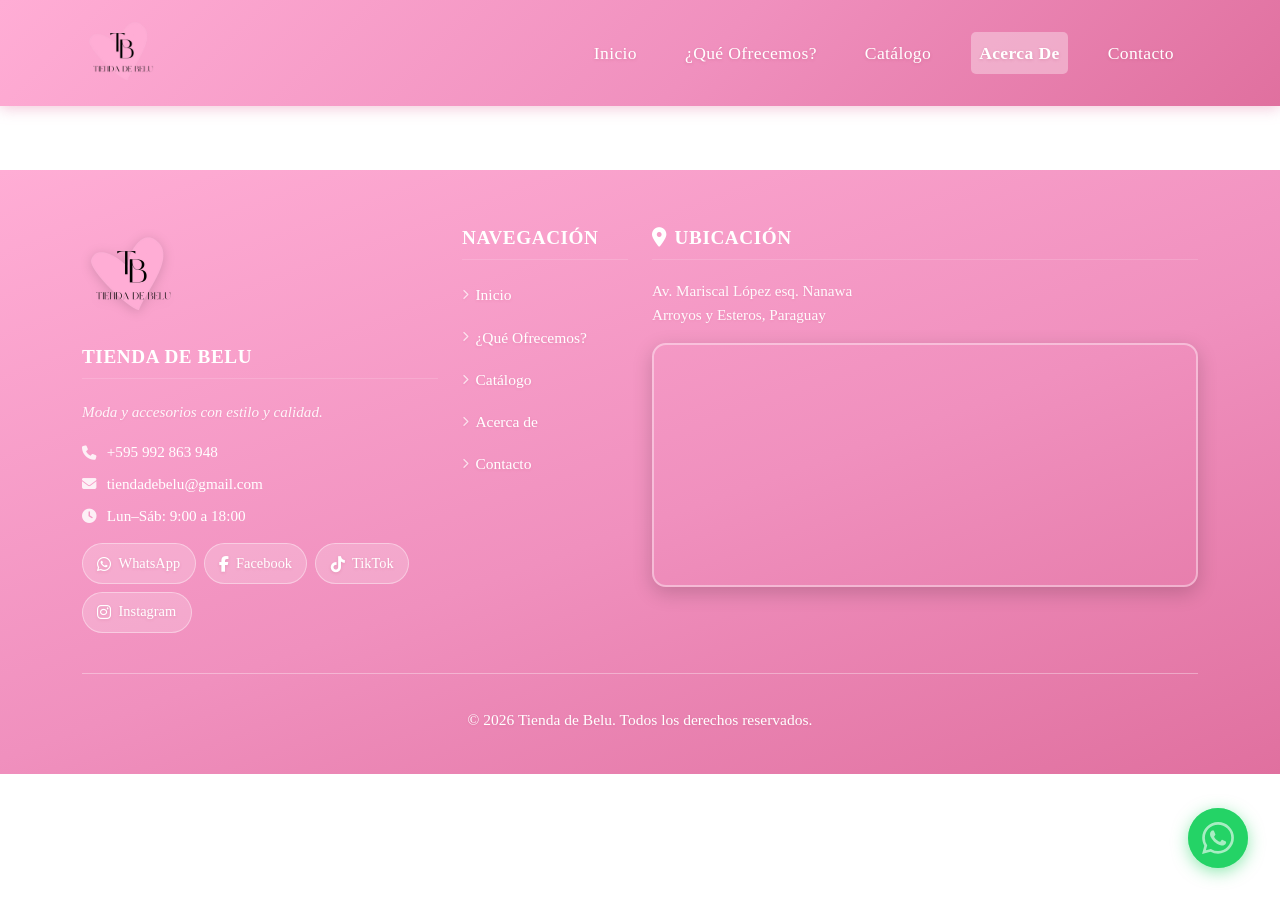
==== acerca.html @ 47db27c8 "Add files via upload" ====
<!DOCTYPE html>
<html lang="es">

<head>
    <meta charset="UTF-8">
    <meta name="viewport" content="width=device-width, initial-scale=1.0">
    <meta name="description" content="Tienda de Belu - Ropa, accesorios y más para tu estilo">
    <title>Tienda de Belu | Acerca De</title>

    <!-- Bootstrap CSS -->
    <link rel="stylesheet" href="assets/css/bootstrap.min.css">

    <!-- CSS General (compartido) -->
    <link rel="stylesheet" href="assets/css/general.css">

    <!-- CSS específico de la página de inicio -->
    <link rel="stylesheet" href="assets/css/acerca.css">

    <!-- Font Awesome para íconos de redes sociales -->
    <link rel="stylesheet" href="https://cdnjs.cloudflare.com/ajax/libs/font-awesome/6.5.0/css/all.min.css">
</head>

<body>

    <!-- ========================================
         HEADER / NAVBAR
         ======================================== -->
    <header>
        <nav class="navbar navbar-expand-lg navbar-light">
            <div class="container">
                <!-- Logo -->
                <a class="navbar-brand" href="index.html">
                    <img src="assets/img/logosinfondo.png" alt="Logo Tienda de Belu">
                </a>

                <!-- Botón hamburguesa para móviles -->
                <button class="navbar-toggler" type="button" data-bs-toggle="collapse" data-bs-target="#navbarNav"
                    aria-controls="navbarNav" aria-expanded="false" aria-label="Toggle navigation" id="hamburgerBtn">
                    <span class="hamburger-line"></span>
                    <span class="hamburger-line"></span>
                    <span class="hamburger-line"></span>
                </button>

                <!-- Menú de navegación -->
                <div class="collapse navbar-collapse" id="navbarNav">
                    <ul class="navbar-nav ms-auto">
                        <li class="nav-item">
                            <a class="nav-link " href="index.html">Inicio</a>
                        </li>
                        <li class="nav-item">
                            <a class="nav-link" href="#que-ofrecemos">¿Qué Ofrecemos?</a>
                        </li>
                        <li class="nav-item">
                            <a class="nav-link" href="catalogo.html">Catálogo</a>
                        </li>
                        <li class="nav-item">
                            <a class="nav-link" href="acerca.html">Acerca De</a>
                        </li>
                        <li class="nav-item">
                            <a class="nav-link active" href="contacto.html">Contacto</a>
                        </li>
                    </ul>
                </div>
            </div>
        </nav>
    </header>

    <main>

    </main>

    <!-- ========================================
         FOOTER
         ======================================== -->
    <footer>
        <div class="container">
            <div class="row g-4">

                <!-- Columna 1: Logo + Información + Redes -->
                <div class="col-md-4 col-sm-12">
                    <a href="index.html" class="footer-logo-link">
                        <img src="assets/img/logosinfondo.png" alt="Logo Tienda de Belu" class="footer-logo">
                    </a>

                    <div class="footer-info">
                        <h5>Tienda de Belu</h5>
                        <p class="footer-tagline">Moda y accesorios con estilo y calidad.</p>

                        <ul class="footer-contact-list">
                            <li>
                                <i class="fa-solid fa-phone"></i>
                                <span>+595 992 863 948</span>
                            </li>
                            <li>
                                <i class="fa-solid fa-envelope"></i>
                                <span>tiendadebelu@gmail.com</span>
                            </li>
                            <li>
                                <i class="fa-solid fa-clock"></i>
                                <span>Lun–Sáb: 9:00 a 18:00</span>
                            </li>
                        </ul>
                    </div>

                    <div class="footer-social">
                        <a href="https://wa.me/595992863948" target="_blank" rel="noopener noreferrer"
                            class="social-link social-whatsapp" aria-label="WhatsApp">
                            <i class="fa-brands fa-whatsapp"></i>
                            <span>WhatsApp</span>
                        </a>
                        <a href="https://www.facebook.com/share/17E23mWFLx/?mibextid=wwXIfr" target="_blank"
                            rel="noopener noreferrer" class="social-link social-facebook" aria-label="Facebook">
                            <i class="fa-brands fa-facebook-f"></i>
                            <span>Facebook</span>
                        </a>
                        <a href="https://www.tiktok.com/@tiendadebeluu" target="_blank" rel="noopener noreferrer"
                            class="social-link social-tiktok" aria-label="TikTok">
                            <i class="fa-brands fa-tiktok"></i>
                            <span>TikTok</span>
                        </a>
                        <a href="https://www.instagram.com/tiendadebeluu" target="_blank" rel="noopener noreferrer"
                            class="social-link social-instagram" aria-label="Instagram">
                            <i class="fa-brands fa-instagram"></i>
                            <span>Instagram</span>
                        </a>
                    </div>
                </div>

                <!-- Columna 2: Enlaces rápidos -->
                <div class="col-md-2 col-sm-6 col-6 text-center-mobile">
                    <h5>Navegación</h5>
                    <ul>
                        <li><a href="index.html"><i class="fa-solid fa-chevron-right footer-arrow"></i>Inicio</a></li>
                        <li><a href="#que-ofrecemos"><i class="fa-solid fa-chevron-right footer-arrow"></i>¿Qué
                                Ofrecemos?</a></li>
                        <li><a href="catalogo.html"><i class="fa-solid fa-chevron-right footer-arrow"></i>Catálogo</a>
                        </li>
                        <li><a href="acerca.html"><i class="fa-solid fa-chevron-right footer-arrow"></i>Acerca de</a>
                        </li>
                        <li><a href="contacto.html"><i class="fa-solid fa-chevron-right footer-arrow"></i>Contacto</a>
                        </li>
                    </ul>
                </div>

                <!-- Columna 3: Ubicación con mapa -->
                <div class="col-md-6 col-sm-12">
                    <h5><i class="fa-solid fa-location-dot me-2"></i>Ubicación</h5>
                    <p class="footer-address">
                        Av. Mariscal López esq. Nanawa<br>
                        Arroyos y Esteros, Paraguay
                    </p>
                    <div class="footer-map">
                        <iframe
                            src="https://www.google.com/maps/embed?pb=!1m18!1m12!1m3!1d2753.1393252873645!2d-57.10456722585318!3d-25.055181718164622!2m3!1f0!2f0!3f0!3m2!1i1024!2i768!4f13.1!3m3!1m2!1s0x945dc300060d4255%3A0x932f2931797eb55!2sTienda%20de%20Belu!5e1!3m2!1sen!2spy!4v1772836158541!5m2!1sen!2spy"
                            allowfullscreen="" loading="lazy" referrerpolicy="no-referrer-when-downgrade">
                        </iframe>
                    </div>
                </div>

            </div>

            <!-- Copyright -->
            <div class="row">
                <div class="col-12">
                    <div class="footer-copyright">
                        <p>&copy; 2026 Tienda de Belu. Todos los derechos reservados.</p>
                    </div>
                </div>
            </div>
        </div>
    </footer>

    <!-- ========================================
         BOTÓN FLOTANTE DE WHATSAPP
         ======================================== -->
    <a href="https://wa.me/595992863948" target="_blank" rel="noopener noreferrer" class="whatsapp-float"
        aria-label="Contactar por WhatsApp">
        <svg xmlns="http://www.w3.org/2000/svg" width="32" height="32" viewBox="0 0 24 24" fill="white">
            <path
                d="M17.472 14.382c-.297-.149-1.758-.867-2.03-.967-.273-.099-.471-.148-.67.15-.197.297-.767.966-.94 1.164-.173.199-.347.223-.644.075-.297-.15-1.255-.463-2.39-1.475-.883-.788-1.48-1.761-1.653-2.059-.173-.297-.018-.458.13-.606.134-.133.298-.347.446-.52.149-.174.198-.298.298-.497.099-.198.05-.371-.025-.52-.075-.149-.669-1.612-.916-2.207-.242-.579-.487-.5-.669-.51-.173-.008-.371-.01-.57-.01-.198 0-.52.074-.792.372-.272.297-1.04 1.016-1.04 2.479 0 1.462 1.065 2.875 1.213 3.074.149.198 2.096 3.2 5.077 4.487.709.306 1.262.489 1.694.625.712.227 1.36.195 1.871.118.571-.085 1.758-.719 2.006-1.413.248-.694.248-1.289.173-1.413-.074-.124-.272-.198-.57-.347m-5.421 7.403h-.004a9.87 9.87 0 0 1-5.031-1.378l-.361-.214-3.741.982.998-3.648-.235-.374a9.86 9.86 0 0 1-1.51-5.26c.001-5.45 4.436-9.884 9.888-9.884 2.64 0 5.122 1.03 6.988 2.898a9.825 9.825 0 0 1 2.893 6.994c-.003 5.45-4.437 9.884-9.885 9.884m8.413-18.297A11.815 11.815 0 0 0 12.05 0C5.495 0 .16 5.335.157 11.892c0 2.096.547 4.142 1.588 5.945L.057 24l6.305-1.654a11.882 11.882 0 0 0 5.683 1.448h.005c6.554 0 11.89-5.335 11.893-11.893a11.821 11.821 0 0 0-3.48-8.413Z" />
        </svg>
    </a>

    <!-- Bootstrap JavaScript Bundle -->
    <script src="assets/js/bootstrap.bundle.min.js"></script>
    <script src="assets/js/main.js"></script>

</body>

</html>
---- assets/css/general.css ----
/* ========================================
   TIPOGRAFÍA DIDOT - FUENTES LOCALES
   ======================================== */

@font-face {
    font-family: 'Didot';
    src: url('../fonts/Didot.otf') format('opentype');
    font-weight: 400;
    font-style: normal;
    font-display: swap;
}

@font-face {
    font-family: 'Didot';
    src: url('../fonts/Didot-Bold.otf') format('opentype');
    font-weight: 700;
    font-style: normal;
    font-display: swap;
}

@font-face {
    font-family: 'Didot';
    src: url('../fonts/Didot-Italic.otf') format('opentype');
    font-weight: 400;
    font-style: italic;
    font-display: swap;
}

@font-face {
    font-family: 'Didot';
    src: url('../fonts/Didot-Title.otf') format('opentype');
    font-weight: 900;
    font-style: normal;
    font-display: swap;
}

/* ========================================
   ESTILOS GENERALES - TIENDA DE BELU
   ======================================== */

* {
    font-family: Didot, "Didot LT STD", "Times New Roman", serif;
}

html {
    scroll-behavior: smooth;
}

body {
    margin: 0;
    padding: 0;
    /* Compensa la altura del navbar fijo para links con # */
    scroll-padding-top: 72px;
}

/* ========================================
   HEADER / NAVBAR
   ======================================== */

.navbar {
    background: linear-gradient(135deg, #FFADD5 0%, #f090be 55%, #e0709f 100%) !important;
    padding: 0.5rem 0;
    box-shadow: 0 2px 14px rgba(224, 112, 159, 0.4);
    /* MEJORA: sticky funciona en el header que lo contiene */
}

/* MEJORA: el header es el que debe ser sticky */
header {
    position: sticky;
    top: 0;
    z-index: 1050;
}

.navbar-brand img {
    width: 80px;
    height: auto;
    border-radius: 0;
    background: transparent;
    transition: transform 0.3s ease;
}

.navbar-brand img:hover {
    transform: scale(1.05);
}

.navbar-nav .nav-link {
    color: #ffffff !important;
    font-size: 1.1rem;
    font-weight: 500;
    margin: 0 1rem;
    padding: 0.5rem 1rem;
    transition: all 0.3s ease;
    border-radius: 5px;
    text-shadow: 0 1px 3px rgba(180, 60, 100, 0.25);
    letter-spacing: 0.02em;
}

.navbar-nav .nav-link:hover {
    background-color: rgba(255, 255, 255, 0.25);
    color: #fff !important;
}

.navbar-nav .nav-link.active {
    background-color: rgba(255, 255, 255, 0.35);
    font-weight: 600;
}

/* ========================================
   BOTÓN HAMBURGUESA MEJORADO
   ======================================== */

.navbar-toggler {
    border: none !important;
    background: transparent !important;
    padding: 8px;
    outline: none !important;
    box-shadow: none !important;
}

.navbar-toggler:focus {
    box-shadow: none !important;
    outline: none !important;
}

.hamburger-line {
    display: block;
    width: 26px;
    height: 2px;
    background-color: #fff;
    margin: 5px 0;
    border-radius: 2px;
    transition: transform 0.35s ease, opacity 0.25s ease, width 0.3s ease;
    transform-origin: center;
}

.navbar-toggler.is-active .hamburger-line:nth-child(1) {
    transform: translateY(7px) rotate(45deg);
}

.navbar-toggler.is-active .hamburger-line:nth-child(2) {
    opacity: 0;
    transform: scaleX(0);
}

.navbar-toggler.is-active .hamburger-line:nth-child(3) {
    transform: translateY(-7px) rotate(-45deg);
}

/* ========================================
   MENÚ CENTRADO EN MÓVIL
   ======================================== */

@media (max-width: 991px) {
    .navbar-collapse {
        text-align: center;
        padding: 1rem 0 0.5rem;
    }

    .navbar-nav {
        align-items: center;
    }

    .navbar-nav .nav-item {
        width: 100%;
    }

    .navbar-nav .nav-link {
        font-size: 1.25rem;
        padding: 0.75rem 1.5rem;
        margin: 0.2rem auto;
        display: inline-block;
        width: auto;
    }
}

/* ========================================
   FOOTER
   ======================================== */

footer {
    background: linear-gradient(160deg, #FFADD5 0%, #f090be 55%, #e0709f 100%);
    color: #fff;
    padding: 3.5rem 0 1.5rem 0;
    margin-top: 4rem;
}

footer h5 {
    font-size: 1.2rem;
    font-weight: 700;
    margin-bottom: 1.2rem;
    color: #fff;
    letter-spacing: 0.03em;
    text-transform: uppercase;
    padding-bottom: 0.6rem;
    border-bottom: 1px solid rgba(255, 255, 255, 0.15);
}

footer p,
footer a {
    color: #ffffff;
    text-decoration: none;
    font-size: 0.97rem;
    line-height: 1.8;
    text-shadow: 0 1px 3px rgba(180, 60, 100, 0.15);
}

footer a:hover {
    color: #fff;
    text-decoration: none;
    opacity: 0.85;
}

footer ul {
    list-style: none;
    padding: 0;
    margin: 0;
}

footer ul li {
    margin-bottom: 0.6rem;
}

footer ul li a {
    display: flex;
    align-items: center;
    gap: 0.4rem;
    transition: transform 0.2s ease, opacity 0.2s ease;
    padding: 0.15rem 0;
}

footer ul li a:hover {
    transform: translateX(4px);
    opacity: 0.9;
}

.footer-arrow {
    font-size: 0.65rem;
    opacity: 0.7;
    flex-shrink: 0;
}

/* ========================================
   LOGO EN FOOTER
   ======================================== */

.footer-logo-link {
    display: inline-block;
    margin-bottom: 1.2rem;
    transition: transform 0.3s ease, opacity 0.3s ease;
}

.footer-logo-link:hover {
    transform: scale(1.05);
    opacity: 0.9;
}

.footer-logo {
    width: 100px;
    height: auto;
    object-fit: contain;
    border-radius: 0;
    border: none;
    box-shadow: none;
    background: transparent;
    filter: drop-shadow(0 2px 6px rgba(0,0,0,0.15));
}

/* ========================================
   INFO DE TIENDA EN FOOTER
   ======================================== */

.footer-info .footer-tagline {
    font-style: italic;
    opacity: 0.9;
    margin-bottom: 1rem;
    font-size: 0.95rem;
}

.footer-contact-list {
    list-style: none !important;
    padding: 0;
    margin: 0 0 1rem 0;
}

.footer-contact-list li {
    display: flex;
    align-items: center;
    gap: 0.55rem;
    margin-bottom: 0.55rem !important;
    font-size: 0.95rem;
}

.footer-contact-list li i {
    font-size: 0.9rem;
    opacity: 0.85;
    width: 16px;
    flex-shrink: 0;
}

/* ========================================
   DIRECCIÓN EN FOOTER
   ======================================== */

.footer-address {
    font-size: 0.95rem;
    line-height: 1.6;
    opacity: 0.95;
    margin-bottom: 1rem;
}

/* ========================================
   MAPA EN FOOTER
   ======================================== */

.footer-map {
    border-radius: 14px;
    overflow: hidden;
    box-shadow: 0 6px 20px rgba(0, 0, 0, 0.18);
    border: 2px solid rgba(255, 255, 255, 0.4);
    transition: box-shadow 0.3s ease;
}

.footer-map:hover {
    box-shadow: 0 8px 28px rgba(0, 0, 0, 0.22);
}

.footer-map iframe {
    width: 100%;
    height: 240px;
    border: none;
    display: block;
}

/* ========================================
   COPYRIGHT
   ======================================== */

.footer-copyright {
    text-align: center;
    padding-top: 2rem;
    margin-top: 2.5rem;
    border-top: 1px solid rgba(255, 255, 255, 0.35);
    font-size: 0.88rem;
    color: #ffffff;
    text-shadow: 0 1px 3px rgba(180, 60, 100, 0.15);
}

/* ========================================
   REDES SOCIALES EN FOOTER
   ======================================== */

.footer-social {
    display: flex;
    flex-wrap: wrap;
    gap: 0.5rem;
    margin-top: 1rem;
}

.social-link {
    display: inline-flex;
    align-items: center;
    gap: 0.45rem;
    color: #ffffff !important;
    text-shadow: 0 1px 3px rgba(180, 60, 100, 0.2);
    text-decoration: none !important;
    font-size: 0.9rem;
    font-weight: 500;
    padding: 0.4rem 0.9rem;
    border-radius: 25px;
    background-color: rgba(255, 255, 255, 0.2);
    border: 1px solid rgba(255, 255, 255, 0.4);
    transition: background-color 0.25s ease, transform 0.25s ease, box-shadow 0.25s ease;
    white-space: nowrap;
}

.social-link i {
    font-size: 1rem;
    flex-shrink: 0;
}

.social-link:hover {
    transform: translateY(-3px);
    box-shadow: 0 5px 14px rgba(0, 0, 0, 0.15);
    text-decoration: none !important;
    color: #fff !important;
}

.social-whatsapp:hover  { background-color: rgba(37, 211, 102, 0.5); border-color: rgba(37, 211, 102, 0.7); }
.social-facebook:hover  { background-color: rgba(66, 103, 178, 0.5); border-color: rgba(66, 103, 178, 0.7); }
.social-tiktok:hover    { background-color: rgba(0, 0, 0, 0.4);       border-color: rgba(255, 255, 255, 0.6); }
.social-instagram:hover { background-color: rgba(193, 53, 132, 0.5);  border-color: rgba(193, 53, 132, 0.7); }

/* ========================================
   RESPONSIVE FOOTER
   ======================================== */

@media (max-width: 767px) {

    footer,
    footer .col-md-4,
    footer .col-md-2,
    footer .col-md-6,
    footer .col-sm-6,
    footer .col-6 {
        text-align: center !important;
        padding: 0 1rem;
    }

    footer {
        padding-top: 2.5rem;
        padding-bottom: 1.5rem;
    }

    .footer-logo-link {
        display: block;
        text-align: center;
    }

    .footer-tagline,
    .footer-address {
        text-align: center;
    }

    .footer-contact-list {
        display: table;
        margin: 0 auto;
        text-align: left;
    }

    .footer-contact-list li {
        justify-content: flex-start;
    }

    .footer-social {
        justify-content: center;
    }

    footer h5 {
        text-align: center !important;
    }

    footer ul {
        display: flex;
        flex-direction: column;
        align-items: center;
        padding: 0;
    }

    footer ul li {
        width: 100%;
        text-align: center;
    }

    footer ul li a {
        justify-content: center;
        display: flex;
    }

    footer ul li a:hover {
        transform: none;
    }

    .footer-map iframe {
        height: 200px;
    }

    footer .col-md-4,
    footer .col-md-2,
    footer .col-md-6,
    footer .col-sm-6,
    footer .col-6 {
        margin-bottom: 2rem;
    }
}

/* ========================================
   BOTÓN FLOTANTE DE WHATSAPP  (fix: content: '')
   ======================================== */

.whatsapp-float {
    position: fixed;
    bottom: 2rem;
    right: 2rem;
    width: 60px;
    height: 60px;
    background-color: #25D366;
    border-radius: 50%;
    display: flex;
    align-items: center;
    justify-content: center;
    box-shadow: 0 4px 16px rgba(37, 211, 102, 0.5);
    z-index: 9999;
    transition: all 0.3s ease;
    text-decoration: none;
}

.whatsapp-float:hover {
    background-color: #1ebe5a;
    transform: scale(1.12) translateY(-3px);
    box-shadow: 0 8px 24px rgba(37, 211, 102, 0.6);
    text-decoration: none;
}

/* FIX: se agrega content: '' que faltaba para que el pulso funcione */
.whatsapp-float::before {
    content: '';
    position: absolute;
    width: 100%;
    height: 100%;
    border-radius: 50%;
    background-color: #25D366;
    opacity: 0.4;
    animation: whatsapp-pulse 2s ease-out infinite;
}

@keyframes whatsapp-pulse {
    0%   { transform: scale(1);   opacity: 0.4; }
    70%  { transform: scale(1.5); opacity: 0;   }
    100% { transform: scale(1.5); opacity: 0;   }
}

@media (max-width: 576px) {
    .whatsapp-float {
        bottom: 4.5rem;
        right: 1.2rem;
        width: 52px;
        height: 52px;
    }
}

/* ========================================
   UTILIDADES GENERALES
   ======================================== */

.section-padding {
    padding: 4rem 0;
}

.section-title {
    font-size: 2.5rem;
    font-weight: 600;
    text-align: center;
    margin-bottom: 3rem;
    color: #333;
}

.btn-belu-primary {
    background-color: #FFADD5;
    border: none;
    color: #fff;
    padding: 0.75rem 2rem;
    font-size: 1.1rem;
    font-weight: 500;
    border-radius: 25px;
    transition: all 0.3s ease;
}

.btn-belu-primary:hover {
    background-color: #ff1493;
    color: #fff;
    transform: translateY(-2px);
    box-shadow: 0 4px 12px rgba(255, 20, 147, 0.3);
}

.btn-belu-secondary {
    background-color: #ff1493;
    border: none;
    color: #fff;
    padding: 0.6rem 1.5rem;
    font-size: 1rem;
    font-weight: 500;
    border-radius: 20px;
    transition: all 0.3s ease;
}

.btn-belu-secondary:hover {
    background-color: #c71585;
    color: #fff;
    transform: translateY(-2px);
    box-shadow: 0 4px 12px rgba(199, 21, 133, 0.3);
}

/* ========================================
   SCROLL FADE-IN (Intersection Observer)
   ======================================== */

.scroll-fade {
    opacity: 0;
    transform: translateY(24px);
    transition: opacity 0.6s ease, transform 0.6s ease;
}

.scroll-fade.visible {
    opacity: 1;
    transform: translateY(0);
}

/* ========================================
   UTILIDAD MOBILE - CENTRADO FORZADO
   ======================================== */

@media (max-width: 767px) {
    .text-center-mobile,
    .text-center-mobile h5,
    .text-center-mobile ul,
    .text-center-mobile ul li,
    .text-center-mobile ul li a {
        text-align: center !important;
        justify-content: center !important;
    }
}
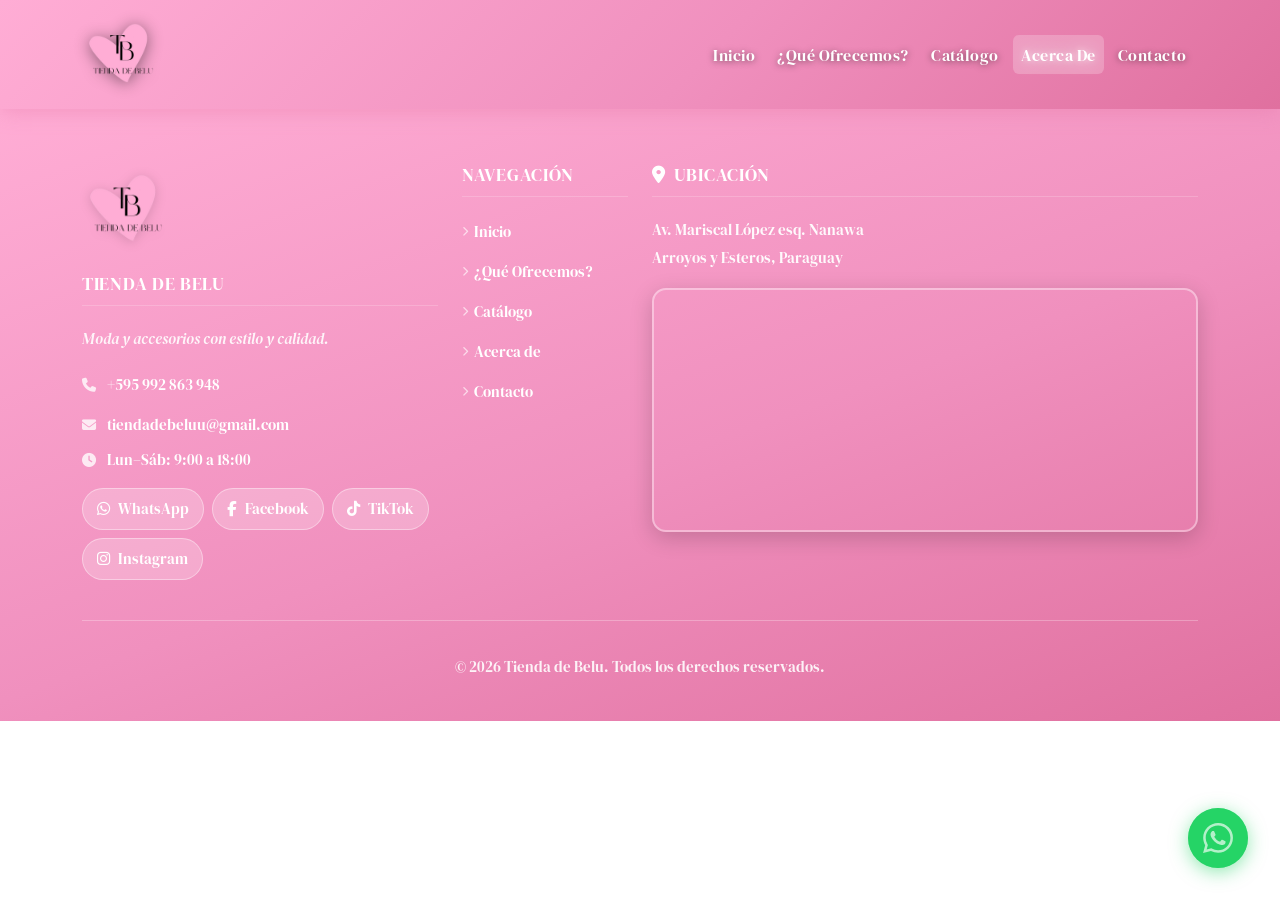
==== commit 9b57a6d6: "Add files via upload" ====
--- a/acerca.html
+++ b/acerca.html
@@ -2,189 +2,163 @@
 <html lang="es">
 
 <head>
-    <meta charset="UTF-8">
-    <meta name="viewport" content="width=device-width, initial-scale=1.0">
-    <meta name="description" content="Tienda de Belu - Ropa, accesorios y más para tu estilo">
-    <title>Tienda de Belu | Acerca De</title>
+  <meta charset="UTF-8">
+  <meta name="viewport" content="width=device-width, initial-scale=1.0">
+  <meta name="description" content="Tienda de Belu - Ropa, accesorios y más para tu estilo">
+  <title>Tienda de Belu  | Acerca de</title>
 
-    <!-- Bootstrap CSS -->
-    <link rel="stylesheet" href="assets/css/bootstrap.min.css">
+  <!-- Bootstrap CSS -->
+  <link rel="stylesheet" href="assets/css/bootstrap.min.css">
 
-    <!-- CSS General (compartido) -->
-    <link rel="stylesheet" href="assets/css/general.css">
+  <!-- CSS General (navbar, footer, utilidades — compartido con todas las páginas) -->
+  <link rel="stylesheet" href="assets/css/general.css">
 
-    <!-- CSS específico de la página de inicio -->
-    <link rel="stylesheet" href="assets/css/acerca.css">
+  <!-- CSS específico del index -->
+  <link rel="stylesheet" href="assets/css/acerca.css">
 
-    <!-- Font Awesome para íconos de redes sociales -->
-    <link rel="stylesheet" href="https://cdnjs.cloudflare.com/ajax/libs/font-awesome/6.5.0/css/all.min.css">
+  <!-- Font Awesome -->
+  <link rel="stylesheet" href="https://cdnjs.cloudflare.com/ajax/libs/font-awesome/6.5.0/css/all.min.css">
 </head>
 
 <body>
 
-    <!-- ========================================
-         HEADER / NAVBAR
-         ======================================== -->
-    <header>
-        <nav class="navbar navbar-expand-lg navbar-light">
-            <div class="container">
-                <!-- Logo -->
-                <a class="navbar-brand" href="index.html">
-                    <img src="assets/img/logosinfondo.png" alt="Logo Tienda de Belu">
-                </a>
+  <!-- =============================================
+       TIRA DE NOVEDAD
+       ============================================= 
+  <div class="v2-novedad-strip">
+    🌸 ¡Nuevos artículos esta semana!
+    <a href="catalogo.html">Ver novedades →</a>
+  </div>
+-->
+  <!-- =============================================
+       HEADER / NAVBAR
+       ============================================= -->
+  <header class="v2-header">
+    <nav class="navbar navbar-expand-lg v2-navbar">
+      <div class="container">
 
-                <!-- Botón hamburguesa para móviles -->
-                <button class="navbar-toggler" type="button" data-bs-toggle="collapse" data-bs-target="#navbarNav"
-                    aria-controls="navbarNav" aria-expanded="false" aria-label="Toggle navigation" id="hamburgerBtn">
-                    <span class="hamburger-line"></span>
-                    <span class="hamburger-line"></span>
-                    <span class="hamburger-line"></span>
-                </button>
+        <a class="navbar-brand" href="index.html">
+          <img src="assets/img/logosinfondo.png" alt="Logo Tienda de Belu">
+        </a>
 
-                <!-- Menú de navegación -->
-                <div class="collapse navbar-collapse" id="navbarNav">
-                    <ul class="navbar-nav ms-auto">
-                        <li class="nav-item">
-                            <a class="nav-link " href="index.html">Inicio</a>
-                        </li>
-                        <li class="nav-item">
-                            <a class="nav-link" href="#que-ofrecemos">¿Qué Ofrecemos?</a>
-                        </li>
-                        <li class="nav-item">
-                            <a class="nav-link" href="catalogo.html">Catálogo</a>
-                        </li>
-                        <li class="nav-item">
-                            <a class="nav-link" href="acerca.html">Acerca De</a>
-                        </li>
-                        <li class="nav-item">
-                            <a class="nav-link active" href="contacto.html">Contacto</a>
-                        </li>
-                    </ul>
-                </div>
-            </div>
-        </nav>
-    </header>
+        <button class="navbar-toggler" type="button"
+          data-bs-toggle="collapse" data-bs-target="#v2NavMenu"
+          aria-controls="v2NavMenu" aria-expanded="false"
+          aria-label="Abrir menú" id="v2HamburgerBtn">
+          <span class="v2-hamburger-line"></span>
+          <span class="v2-hamburger-line"></span>
+          <span class="v2-hamburger-line"></span>
+        </button>
 
-    <main>
+        <div class="collapse navbar-collapse" id="v2NavMenu">
+          <ul class="navbar-nav ms-auto">
+            <li class="nav-item"><a class="nav-link" href="index.html">Inicio</a></li>
+            <li class="nav-item"><a class="nav-link" href="index.html#v2-ofrecemos">¿Qué Ofrecemos?</a></li>
+            <li class="nav-item"><a class="nav-link" href="catalogo.html">Catálogo</a></li>
+            <li class="nav-item"><a class="nav-link active" href="acerca.html">Acerca De</a></li>
+            <li class="nav-item"><a class="nav-link" href="contacto.html">Contacto</a></li>
+          </ul>
+        </div>
+      </div>
+    </nav>
+  </header>
 
-    </main>
+  <main>
 
-    <!-- ========================================
-         FOOTER
-         ======================================== -->
-    <footer>
-        <div class="container">
-            <div class="row g-4">
+  </main>
 
-                <!-- Columna 1: Logo + Información + Redes -->
-                <div class="col-md-4 col-sm-12">
-                    <a href="index.html" class="footer-logo-link">
-                        <img src="assets/img/logosinfondo.png" alt="Logo Tienda de Belu" class="footer-logo">
-                    </a>
+    <!-- =============================================
+       FOOTER
+       ============================================= -->
+  <footer class="v2-footer">
+    <div class="container">
+      <div class="row g-4">
 
-                    <div class="footer-info">
-                        <h5>Tienda de Belu</h5>
-                        <p class="footer-tagline">Moda y accesorios con estilo y calidad.</p>
+        <!-- Col 1: Logo + Info + Redes -->
+        <div class="col-md-4 col-sm-12">
+          <a href="index.html" style="display:inline-block; margin-bottom:1.2rem;">
+            <img src="assets/img/logosinfondo.png" alt="Logo Tienda de Belu" class="v2-footer-logo">
+          </a>
+          <div>
+            <h5>Tienda de Belu</h5>
+            <p class="v2-footer-tagline">Moda y accesorios con estilo y calidad.</p>
+            <ul class="v2-contact-list">
+              <li><i class="fa-solid fa-phone"></i><a href="tel:+595992863948">+595 992 863 948</a></li>
+              <li><i class="fa-solid fa-envelope"></i><a href="mailto:tiendadebeluu@gmail.com">tiendadebeluu@gmail.com</a></li>
+              <li><i class="fa-solid fa-clock"></i><span>Lun–Sáb: 9:00 a 18:00</span></li>
+            </ul>
+          </div>
+          <div class="v2-footer-social">
+            <a href="https://wa.me/595992863948" target="_blank" rel="noopener noreferrer" class="v2-social-link v2-social-wa" aria-label="WhatsApp">
+              <i class="fa-brands fa-whatsapp"></i><span>WhatsApp</span>
+            </a>
+            <a href="https://www.facebook.com/share/17E23mWFLx/?mibextid=wwXIfr" target="_blank" rel="noopener noreferrer" class="v2-social-link v2-social-fb" aria-label="Facebook">
+              <i class="fa-brands fa-facebook-f"></i><span>Facebook</span>
+            </a>
+            <a href="https://www.tiktok.com/@tiendadebeluu" target="_blank" rel="noopener noreferrer" class="v2-social-link v2-social-tiktok" aria-label="TikTok">
+              <i class="fa-brands fa-tiktok"></i><span>TikTok</span>
+            </a>
+            <a href="https://www.instagram.com/tiendadebeluu" target="_blank" rel="noopener noreferrer" class="v2-social-link v2-social-ig" aria-label="Instagram">
+              <i class="fa-brands fa-instagram"></i><span>Instagram</span>
+            </a>
+          </div>
+        </div>
 
-                        <ul class="footer-contact-list">
-                            <li>
-                                <i class="fa-solid fa-phone"></i>
-                                <span>+595 992 863 948</span>
-                            </li>
-                            <li>
-                                <i class="fa-solid fa-envelope"></i>
-                                <span>tiendadebelu@gmail.com</span>
-                            </li>
-                            <li>
-                                <i class="fa-solid fa-clock"></i>
-                                <span>Lun–Sáb: 9:00 a 18:00</span>
-                            </li>
-                        </ul>
-                    </div>
+        <!-- Col 2: Navegación -->
+        <div class="col-md-2 col-sm-6 col-6">
+          <h5>Navegación</h5>
+          <ul>
+            <li><a href="index.html"><i class="fa-solid fa-chevron-right v2-footer-arrow"></i>Inicio</a></li>
+            <li><a href="#v2-ofrecemos"><i class="fa-solid fa-chevron-right v2-footer-arrow"></i>¿Qué Ofrecemos?</a></li>
+            <li><a href="catalogo.html"><i class="fa-solid fa-chevron-right v2-footer-arrow"></i>Catálogo</a></li>
+            <li><a href="acerca.html"><i class="fa-solid fa-chevron-right v2-footer-arrow"></i>Acerca de</a></li>
+            <li><a href="contacto.html"><i class="fa-solid fa-chevron-right v2-footer-arrow"></i>Contacto</a></li>
+          </ul>
+        </div>
 
-                    <div class="footer-social">
-                        <a href="https://wa.me/595992863948" target="_blank" rel="noopener noreferrer"
-                            class="social-link social-whatsapp" aria-label="WhatsApp">
-                            <i class="fa-brands fa-whatsapp"></i>
-                            <span>WhatsApp</span>
-                        </a>
-                        <a href="https://www.facebook.com/share/17E23mWFLx/?mibextid=wwXIfr" target="_blank"
-                            rel="noopener noreferrer" class="social-link social-facebook" aria-label="Facebook">
-                            <i class="fa-brands fa-facebook-f"></i>
-                            <span>Facebook</span>
-                        </a>
-                        <a href="https://www.tiktok.com/@tiendadebeluu" target="_blank" rel="noopener noreferrer"
-                            class="social-link social-tiktok" aria-label="TikTok">
-                            <i class="fa-brands fa-tiktok"></i>
-                            <span>TikTok</span>
-                        </a>
-                        <a href="https://www.instagram.com/tiendadebeluu" target="_blank" rel="noopener noreferrer"
-                            class="social-link social-instagram" aria-label="Instagram">
-                            <i class="fa-brands fa-instagram"></i>
-                            <span>Instagram</span>
-                        </a>
-                    </div>
-                </div>
+        <!-- Col 3: Mapa -->
+        <div class="col-md-6 col-sm-12">
+          <h5><i class="fa-solid fa-location-dot me-2"></i>Ubicación</h5>
+          <p class="v2-footer-address">
+            Av. Mariscal López esq. Nanawa<br>
+            Arroyos y Esteros, Paraguay
+          </p>
+          <div class="v2-footer-map">
+            <iframe
+              src="https://www.google.com/maps/embed?pb=!1m18!1m12!1m3!1d2753.1393252873645!2d-57.10456722585318!3d-25.055181718164622!2m3!1f0!2f0!3f0!3m2!1i1024!2i768!4f13.1!3m3!1m2!1s0x945dc300060d4255%3A0x932f2931797eb55!2sTienda%20de%20Belu!5e1!3m2!1ses!2spy!4v1772836158541!5m2!1ses!2spy"
+              allowfullscreen="" loading="lazy" referrerpolicy="no-referrer-when-downgrade">
+            </iframe>
+          </div>
+        </div>
 
-                <!-- Columna 2: Enlaces rápidos -->
-                <div class="col-md-2 col-sm-6 col-6 text-center-mobile">
-                    <h5>Navegación</h5>
-                    <ul>
-                        <li><a href="index.html"><i class="fa-solid fa-chevron-right footer-arrow"></i>Inicio</a></li>
-                        <li><a href="#que-ofrecemos"><i class="fa-solid fa-chevron-right footer-arrow"></i>¿Qué
-                                Ofrecemos?</a></li>
-                        <li><a href="catalogo.html"><i class="fa-solid fa-chevron-right footer-arrow"></i>Catálogo</a>
-                        </li>
-                        <li><a href="acerca.html"><i class="fa-solid fa-chevron-right footer-arrow"></i>Acerca de</a>
-                        </li>
-                        <li><a href="contacto.html"><i class="fa-solid fa-chevron-right footer-arrow"></i>Contacto</a>
-                        </li>
-                    </ul>
-                </div>
+      </div>
 
-                <!-- Columna 3: Ubicación con mapa -->
-                <div class="col-md-6 col-sm-12">
-                    <h5><i class="fa-solid fa-location-dot me-2"></i>Ubicación</h5>
-                    <p class="footer-address">
-                        Av. Mariscal López esq. Nanawa<br>
-                        Arroyos y Esteros, Paraguay
-                    </p>
-                    <div class="footer-map">
-                        <iframe
-                            src="https://www.google.com/maps/embed?pb=!1m18!1m12!1m3!1d2753.1393252873645!2d-57.10456722585318!3d-25.055181718164622!2m3!1f0!2f0!3f0!3m2!1i1024!2i768!4f13.1!3m3!1m2!1s0x945dc300060d4255%3A0x932f2931797eb55!2sTienda%20de%20Belu!5e1!3m2!1sen!2spy!4v1772836158541!5m2!1sen!2spy"
-                            allowfullscreen="" loading="lazy" referrerpolicy="no-referrer-when-downgrade">
-                        </iframe>
-                    </div>
-                </div>
+      <div class="row">
+        <div class="col-12">
+          <div class="v2-footer-copyright">
+            <p>&copy; 2026 Tienda de Belu. Todos los derechos reservados.</p>
+          </div>
+        </div>
+      </div>
+    </div>
+  </footer>
 
-            </div>
+  <!-- =============================================
+       BOTÓN FLOTANTE WHATSAPP
+       ============================================= -->
+  <a href="https://wa.me/595992863948?text=Hola%20Tienda%20Belu,%20quisiera%20hacer%20una%20consulta."
+     target="_blank" rel="noopener noreferrer"
+     class="v2-wa-float" aria-label="Contactar por WhatsApp">
+    <svg xmlns="http://www.w3.org/2000/svg" width="30" height="30" viewBox="0 0 24 24" fill="white">
+      <path d="M17.472 14.382c-.297-.149-1.758-.867-2.03-.967-.273-.099-.471-.148-.67.15-.197.297-.767.966-.94 1.164-.173.199-.347.223-.644.075-.297-.15-1.255-.463-2.39-1.475-.883-.788-1.48-1.761-1.653-2.059-.173-.297-.018-.458.13-.606.134-.133.298-.347.446-.52.149-.174.198-.298.298-.497.099-.198.05-.371-.025-.52-.075-.149-.669-1.612-.916-2.207-.242-.579-.487-.5-.669-.51-.173-.008-.371-.01-.57-.01-.198 0-.52.074-.792.372-.272.297-1.04 1.016-1.04 2.479 0 1.462 1.065 2.875 1.213 3.074.149.198 2.096 3.2 5.077 4.487.709.306 1.262.489 1.694.625.712.227 1.36.195 1.871.118.571-.085 1.758-.719 2.006-1.413.248-.694.248-1.289.173-1.413-.074-.124-.272-.198-.57-.347m-5.421 7.403h-.004a9.87 9.87 0 0 1-5.031-1.378l-.361-.214-3.741.982.998-3.648-.235-.374a9.86 9.86 0 0 1-1.51-5.26c.001-5.45 4.436-9.884 9.888-9.884 2.64 0 5.122 1.03 6.988 2.898a9.825 9.825 0 0 1 2.893 6.994c-.003 5.45-4.437 9.884-9.885 9.884m8.413-18.297A11.815 11.815 0 0 0 12.05 0C5.495 0 .16 5.335.157 11.892c0 2.096.547 4.142 1.588 5.945L.057 24l6.305-1.654a11.882 11.882 0 0 0 5.683 1.448h.005c6.554 0 11.89-5.335 11.893-11.893a11.821 11.821 0 0 0-3.48-8.413Z"/>
+    </svg>
+  </a>
 
-            <!-- Copyright -->
-            <div class="row">
-                <div class="col-12">
-                    <div class="footer-copyright">
-                        <p>&copy; 2026 Tienda de Belu. Todos los derechos reservados.</p>
-                    </div>
-                </div>
-            </div>
-        </div>
-    </footer>
+  <!-- Bootstrap JS -->
+  <script src="assets/js/bootstrap.bundle.min.js"></script>
 
-    <!-- ========================================
-         BOTÓN FLOTANTE DE WHATSAPP
-         ======================================== -->
-    <a href="https://wa.me/595992863948" target="_blank" rel="noopener noreferrer" class="whatsapp-float"
-        aria-label="Contactar por WhatsApp">
-        <svg xmlns="http://www.w3.org/2000/svg" width="32" height="32" viewBox="0 0 24 24" fill="white">
-            <path
-                d="M17.472 14.382c-.297-.149-1.758-.867-2.03-.967-.273-.099-.471-.148-.67.15-.197.297-.767.966-.94 1.164-.173.199-.347.223-.644.075-.297-.15-1.255-.463-2.39-1.475-.883-.788-1.48-1.761-1.653-2.059-.173-.297-.018-.458.13-.606.134-.133.298-.347.446-.52.149-.174.198-.298.298-.497.099-.198.05-.371-.025-.52-.075-.149-.669-1.612-.916-2.207-.242-.579-.487-.5-.669-.51-.173-.008-.371-.01-.57-.01-.198 0-.52.074-.792.372-.272.297-1.04 1.016-1.04 2.479 0 1.462 1.065 2.875 1.213 3.074.149.198 2.096 3.2 5.077 4.487.709.306 1.262.489 1.694.625.712.227 1.36.195 1.871.118.571-.085 1.758-.719 2.006-1.413.248-.694.248-1.289.173-1.413-.074-.124-.272-.198-.57-.347m-5.421 7.403h-.004a9.87 9.87 0 0 1-5.031-1.378l-.361-.214-3.741.982.998-3.648-.235-.374a9.86 9.86 0 0 1-1.51-5.26c.001-5.45 4.436-9.884 9.888-9.884 2.64 0 5.122 1.03 6.988 2.898a9.825 9.825 0 0 1 2.893 6.994c-.003 5.45-4.437 9.884-9.885 9.884m8.413-18.297A11.815 11.815 0 0 0 12.05 0C5.495 0 .16 5.335.157 11.892c0 2.096.547 4.142 1.588 5.945L.057 24l6.305-1.654a11.882 11.882 0 0 0 5.683 1.448h.005c6.554 0 11.89-5.335 11.893-11.893a11.821 11.821 0 0 0-3.48-8.413Z" />
-        </svg>
-    </a>
-
-    <!-- Bootstrap JavaScript Bundle -->
-    <script src="assets/js/bootstrap.bundle.min.js"></script>
-    <script src="assets/js/main.js"></script>
+  <!-- JS compartido del sitio (navbar, scroll fade, hamburguesa) -->
+  <script src="assets/js/main.js"></script>
 
 </body>
-
 </html>
--- a/assets/css/general.css
+++ b/assets/css/general.css
@@ -1,611 +1,442 @@
-/* ========================================
-   TIPOGRAFÍA DIDOT - FUENTES LOCALES
-   ======================================== */
-
-@font-face {
-    font-family: 'Didot';
-    src: url('../fonts/Didot.otf') format('opentype');
-    font-weight: 400;
-    font-style: normal;
-    font-display: swap;
-}
-
-@font-face {
-    font-family: 'Didot';
-    src: url('../fonts/Didot-Bold.otf') format('opentype');
-    font-weight: 700;
-    font-style: normal;
-    font-display: swap;
-}
-
-@font-face {
-    font-family: 'Didot';
-    src: url('../fonts/Didot-Italic.otf') format('opentype');
-    font-weight: 400;
-    font-style: italic;
-    font-display: swap;
-}
-
-@font-face {
-    font-family: 'Didot';
-    src: url('../fonts/Didot-Title.otf') format('opentype');
-    font-weight: 900;
-    font-style: normal;
-    font-display: swap;
-}
-
-/* ========================================
-   ESTILOS GENERALES - TIENDA DE BELU
-   ======================================== */
-
-* {
-    font-family: Didot, "Didot LT STD", "Times New Roman", serif;
-}
-
-html {
-    scroll-behavior: smooth;
-}
+/* =============================================
+   TIENDA DE BELU — GENERAL V2
+   Estilos compartidos: Navbar, Footer, Utilidades
+   Se aplica a TODAS las páginas del sitio
+   ============================================= */
+
+/* ============================================
+   TIPOGRAFÍA — DM SERIF DISPLAY (Google Fonts)
+   Reemplaza a Didot como fuente principal del sitio
+   ============================================ */
+
+@import url('https://fonts.googleapis.com/css2?family=DM+Serif+Display:ital@0;1&display=swap');
+
+/* ── VARIABLES GLOBALES ── */
+:root {
+  --rosa-claro:   #FFADD5;
+  --rosa-medio:   #f090be;
+  --rosa-fuerte:  #e0709f;
+  --rosa-deep:    #c0427a;
+  --rosa-text:    #8b2252;
+  --negro:        #1a1a1a;
+  --gris-suave:   #f8f4f6;
+  --gris-borde:   #f0e0ea;
+  --blanco:       #ffffff;
+  --verde-wa:     #25D366;
+  --sombra-rosa:  rgba(255,173,213,0.22);
+  --sombra-deep:  rgba(192,66,122,0.18);
+  --transition:   0.3s cubic-bezier(.4,0,.2,1);
+
+  /* Fuente central del sitio */
+  --font-main: 'DM Serif Display', Georgia, serif;
+}
+
+/* ── RESET & BASE ── */
+*, *::before, *::after { box-sizing: border-box; }
+
+html { scroll-behavior: smooth; }
 
 body {
-    margin: 0;
-    padding: 0;
-    /* Compensa la altura del navbar fijo para links con # */
-    scroll-padding-top: 72px;
-}
-
-/* ========================================
-   HEADER / NAVBAR
-   ======================================== */
-
-.navbar {
-    background: linear-gradient(135deg, #FFADD5 0%, #f090be 55%, #e0709f 100%) !important;
-    padding: 0.5rem 0;
-    box-shadow: 0 2px 14px rgba(224, 112, 159, 0.4);
-    /* MEJORA: sticky funciona en el header que lo contiene */
-}
-
-/* MEJORA: el header es el que debe ser sticky */
-header {
-    position: sticky;
-    top: 0;
-    z-index: 1050;
-}
-
-.navbar-brand img {
-    width: 80px;
-    height: auto;
-    border-radius: 0;
-    background: transparent;
-    transition: transform 0.3s ease;
-}
-
-.navbar-brand img:hover {
-    transform: scale(1.05);
-}
-
-.navbar-nav .nav-link {
-    color: #ffffff !important;
-    font-size: 1.1rem;
-    font-weight: 500;
-    margin: 0 1rem;
-    padding: 0.5rem 1rem;
-    transition: all 0.3s ease;
-    border-radius: 5px;
-    text-shadow: 0 1px 3px rgba(180, 60, 100, 0.25);
-    letter-spacing: 0.02em;
-}
-
-.navbar-nav .nav-link:hover {
-    background-color: rgba(255, 255, 255, 0.25);
-    color: #fff !important;
-}
-
-.navbar-nav .nav-link.active {
-    background-color: rgba(255, 255, 255, 0.35);
-    font-weight: 600;
-}
-
-/* ========================================
-   BOTÓN HAMBURGUESA MEJORADO
-   ======================================== */
-
-.navbar-toggler {
-    border: none !important;
-    background: transparent !important;
-    padding: 8px;
-    outline: none !important;
-    box-shadow: none !important;
-}
-
-.navbar-toggler:focus {
-    box-shadow: none !important;
-    outline: none !important;
-}
-
-.hamburger-line {
-    display: block;
-    width: 26px;
-    height: 2px;
-    background-color: #fff;
-    margin: 5px 0;
-    border-radius: 2px;
-    transition: transform 0.35s ease, opacity 0.25s ease, width 0.3s ease;
-    transform-origin: center;
-}
-
-.navbar-toggler.is-active .hamburger-line:nth-child(1) {
-    transform: translateY(7px) rotate(45deg);
-}
-
-.navbar-toggler.is-active .hamburger-line:nth-child(2) {
-    opacity: 0;
-    transform: scaleX(0);
-}
-
-.navbar-toggler.is-active .hamburger-line:nth-child(3) {
-    transform: translateY(-7px) rotate(-45deg);
-}
-
-/* ========================================
-   MENÚ CENTRADO EN MÓVIL
-   ======================================== */
+  margin: 0;
+  padding: 0;
+  background: var(--blanco);
+  overflow-x: hidden;
+  scroll-padding-top: 72px;
+  font-family: var(--font-main);
+}
+
+main { margin: 0; padding: 0; }
+
+/* Aplicar DM Serif Display a todos los elementos de texto */
+*:not(i):not(.fa):not([class*="fa-"]):not([class*="fab"]):not([class*="fas"]):not([class*="far"]) {
+  font-family: var(--font-main);
+}
+
+/* ── CLASE DE MARCA (compatibilidad hacia atrás) ── */
+.v2-brand-font { font-family: var(--font-main); }
+
+/* ============================================
+   TIRA DE NOVEDAD
+   ============================================ */
+.v2-novedad-strip {
+  background: linear-gradient(90deg, var(--rosa-deep) 0%, #ff1493 100%);
+  color: #fff;
+  text-align: center;
+  font-size: 0.8rem;
+  font-weight: 400;
+  letter-spacing: 0.1em;
+  text-transform: uppercase;
+  padding: 0.5rem 0;
+}
+
+.v2-novedad-strip a {
+  color: #fff;
+  text-decoration: underline;
+  margin-left: 0.5rem;
+}
+
+/* ============================================
+   NAVBAR
+   ============================================ */
+.v2-header {
+  position: sticky;
+  top: 0;
+  z-index: 1050;
+}
+
+.v2-navbar {
+  background: transparent !important;
+  padding: 0.6rem 0;
+  transition: background var(--transition), box-shadow var(--transition);
+}
+
+.v2-navbar.scrolled {
+  background: linear-gradient(135deg, #FFADD5 0%, #f090be 55%, #e0709f 100%) !important;
+  box-shadow: 0 2px 20px rgba(224,112,159,0.4);
+}
+
+.v2-navbar .navbar-brand img {
+  width: 80px;
+  filter: drop-shadow(0 2px 8px rgba(0,0,0,0.45));
+  transition: transform var(--transition);
+}
+.v2-navbar .navbar-brand img:hover { transform: scale(1.06); }
+
+.v2-navbar .nav-link {
+  color: #fff !important;
+  font-size: 1rem;
+  font-weight: 400;
+  padding: 0.45rem 1rem;
+  margin: 0 0.2rem;
+  border-radius: 6px;
+  letter-spacing: 0.03em;
+  text-shadow: 0 1px 6px rgba(0,0,0,0.5);
+  transition: background var(--transition), color var(--transition);
+  font-family: var(--font-main);
+}
+.v2-navbar .nav-link:hover {
+  background: rgba(255,255,255,0.22);
+  text-shadow: 0 0 14px rgba(255,255,255,0.7), 0 1px 6px rgba(0,0,0,0.3);
+}
+.v2-navbar .nav-link.active {
+  background: rgba(255,255,255,0.22);
+  font-weight: 400;
+  text-shadow: 0 0 18px rgba(255,255,255,0.95), 0 0 6px rgba(255,255,255,0.6);
+}
+
+/* Hamburguesa */
+.v2-navbar .navbar-toggler {
+  border: none !important;
+  background: transparent !important;
+  box-shadow: none !important;
+}
+.v2-navbar .navbar-toggler:focus { box-shadow: none !important; outline: none !important; }
+
+.v2-hamburger-line {
+  display: block;
+  width: 24px;
+  height: 2px;
+  background: #fff;
+  margin: 5px 0;
+  border-radius: 2px;
+  transition: transform 0.32s ease, opacity 0.22s ease;
+  filter: drop-shadow(0 1px 3px rgba(0,0,0,0.5));
+}
+.v2-navbar .navbar-toggler.is-active .v2-hamburger-line:nth-child(1) { transform: translateY(7px) rotate(45deg); }
+.v2-navbar .navbar-toggler.is-active .v2-hamburger-line:nth-child(2) { opacity: 0; transform: scaleX(0); }
+.v2-navbar .navbar-toggler.is-active .v2-hamburger-line:nth-child(3) { transform: translateY(-7px) rotate(-45deg); }
 
 @media (max-width: 991px) {
-    .navbar-collapse {
-        text-align: center;
-        padding: 1rem 0 0.5rem;
-    }
-
-    .navbar-nav {
-        align-items: center;
-    }
-
-    .navbar-nav .nav-item {
-        width: 100%;
-    }
-
-    .navbar-nav .nav-link {
-        font-size: 1.25rem;
-        padding: 0.75rem 1.5rem;
-        margin: 0.2rem auto;
-        display: inline-block;
-        width: auto;
-    }
-}
-
-/* ========================================
+  .v2-navbar .navbar-collapse.show,
+  .v2-navbar .navbar-collapse.collapsing {
+    background: linear-gradient(135deg, #FFADD5 0%, #f090be 55%, #e0709f 100%);
+    border-radius: 0 0 16px 16px;
+    padding: 0.8rem 1rem 1rem;
+    box-shadow: 0 8px 24px rgba(224,112,159,0.38);
+    margin: 0 -12px;
+  }
+  .v2-navbar .navbar-nav { align-items: center; }
+  .v2-navbar .nav-link { font-size: 1.15rem; text-shadow: none; }
+}
+
+/* ============================================
    FOOTER
-   ======================================== */
-
-footer {
-    background: linear-gradient(160deg, #FFADD5 0%, #f090be 55%, #e0709f 100%);
-    color: #fff;
-    padding: 3.5rem 0 1.5rem 0;
-    margin-top: 4rem;
-}
-
-footer h5 {
-    font-size: 1.2rem;
-    font-weight: 700;
-    margin-bottom: 1.2rem;
-    color: #fff;
-    letter-spacing: 0.03em;
-    text-transform: uppercase;
-    padding-bottom: 0.6rem;
-    border-bottom: 1px solid rgba(255, 255, 255, 0.15);
-}
-
-footer p,
-footer a {
-    color: #ffffff;
-    text-decoration: none;
-    font-size: 0.97rem;
-    line-height: 1.8;
-    text-shadow: 0 1px 3px rgba(180, 60, 100, 0.15);
-}
-
-footer a:hover {
-    color: #fff;
-    text-decoration: none;
-    opacity: 0.85;
-}
-
-footer ul {
-    list-style: none;
-    padding: 0;
-    margin: 0;
-}
-
-footer ul li {
-    margin-bottom: 0.6rem;
-}
-
-footer ul li a {
-    display: flex;
-    align-items: center;
-    gap: 0.4rem;
-    transition: transform 0.2s ease, opacity 0.2s ease;
-    padding: 0.15rem 0;
-}
-
-footer ul li a:hover {
-    transform: translateX(4px);
-    opacity: 0.9;
-}
-
-.footer-arrow {
-    font-size: 0.65rem;
-    opacity: 0.7;
-    flex-shrink: 0;
-}
-
-/* ========================================
-   LOGO EN FOOTER
-   ======================================== */
-
-.footer-logo-link {
-    display: inline-block;
-    margin-bottom: 1.2rem;
-    transition: transform 0.3s ease, opacity 0.3s ease;
-}
-
-.footer-logo-link:hover {
-    transform: scale(1.05);
-    opacity: 0.9;
-}
-
-.footer-logo {
-    width: 100px;
-    height: auto;
-    object-fit: contain;
-    border-radius: 0;
-    border: none;
-    box-shadow: none;
-    background: transparent;
-    filter: drop-shadow(0 2px 6px rgba(0,0,0,0.15));
-}
-
-/* ========================================
-   INFO DE TIENDA EN FOOTER
-   ======================================== */
-
-.footer-info .footer-tagline {
-    font-style: italic;
-    opacity: 0.9;
-    margin-bottom: 1rem;
-    font-size: 0.95rem;
-}
-
-.footer-contact-list {
-    list-style: none !important;
-    padding: 0;
-    margin: 0 0 1rem 0;
-}
-
-.footer-contact-list li {
-    display: flex;
-    align-items: center;
-    gap: 0.55rem;
-    margin-bottom: 0.55rem !important;
-    font-size: 0.95rem;
-}
-
-.footer-contact-list li i {
-    font-size: 0.9rem;
-    opacity: 0.85;
-    width: 16px;
-    flex-shrink: 0;
-}
-
-/* ========================================
-   DIRECCIÓN EN FOOTER
-   ======================================== */
-
-.footer-address {
-    font-size: 0.95rem;
-    line-height: 1.6;
-    opacity: 0.95;
-    margin-bottom: 1rem;
-}
-
-/* ========================================
-   MAPA EN FOOTER
-   ======================================== */
-
-.footer-map {
-    border-radius: 14px;
-    overflow: hidden;
-    box-shadow: 0 6px 20px rgba(0, 0, 0, 0.18);
-    border: 2px solid rgba(255, 255, 255, 0.4);
-    transition: box-shadow 0.3s ease;
-}
-
-.footer-map:hover {
-    box-shadow: 0 8px 28px rgba(0, 0, 0, 0.22);
-}
-
-.footer-map iframe {
-    width: 100%;
-    height: 240px;
-    border: none;
-    display: block;
-}
-
-/* ========================================
-   COPYRIGHT
-   ======================================== */
-
-.footer-copyright {
-    text-align: center;
-    padding-top: 2rem;
-    margin-top: 2.5rem;
-    border-top: 1px solid rgba(255, 255, 255, 0.35);
-    font-size: 0.88rem;
-    color: #ffffff;
-    text-shadow: 0 1px 3px rgba(180, 60, 100, 0.15);
-}
-
-/* ========================================
-   REDES SOCIALES EN FOOTER
-   ======================================== */
-
-.footer-social {
-    display: flex;
-    flex-wrap: wrap;
-    gap: 0.5rem;
-    margin-top: 1rem;
-}
-
-.social-link {
-    display: inline-flex;
-    align-items: center;
-    gap: 0.45rem;
-    color: #ffffff !important;
-    text-shadow: 0 1px 3px rgba(180, 60, 100, 0.2);
-    text-decoration: none !important;
-    font-size: 0.9rem;
-    font-weight: 500;
-    padding: 0.4rem 0.9rem;
-    border-radius: 25px;
-    background-color: rgba(255, 255, 255, 0.2);
-    border: 1px solid rgba(255, 255, 255, 0.4);
-    transition: background-color 0.25s ease, transform 0.25s ease, box-shadow 0.25s ease;
-    white-space: nowrap;
-}
-
-.social-link i {
-    font-size: 1rem;
-    flex-shrink: 0;
-}
-
-.social-link:hover {
-    transform: translateY(-3px);
-    box-shadow: 0 5px 14px rgba(0, 0, 0, 0.15);
-    text-decoration: none !important;
-    color: #fff !important;
-}
-
-.social-whatsapp:hover  { background-color: rgba(37, 211, 102, 0.5); border-color: rgba(37, 211, 102, 0.7); }
-.social-facebook:hover  { background-color: rgba(66, 103, 178, 0.5); border-color: rgba(66, 103, 178, 0.7); }
-.social-tiktok:hover    { background-color: rgba(0, 0, 0, 0.4);       border-color: rgba(255, 255, 255, 0.6); }
-.social-instagram:hover { background-color: rgba(193, 53, 132, 0.5);  border-color: rgba(193, 53, 132, 0.7); }
-
-/* ========================================
-   RESPONSIVE FOOTER
-   ======================================== */
-
+   ============================================ */
+.v2-footer {
+  background: linear-gradient(160deg, var(--rosa-claro) 0%, var(--rosa-medio) 55%, var(--rosa-fuerte) 100%);
+  color: #fff;
+  padding: 3.5rem 0 1.5rem;
+  margin-top: 0;
+}
+
+.v2-footer h5 {
+  font-size: 1.1rem;
+  font-weight: 400;
+  color: #fff;
+  margin-bottom: 1.2rem;
+  letter-spacing: 0.04em;
+  text-transform: uppercase;
+  padding-bottom: 0.6rem;
+  border-bottom: 1.5px solid rgba(255,255,255,0.18);
+  font-family: var(--font-main);
+}
+
+.v2-footer p,
+.v2-footer a {
+  color: #fff;
+  text-decoration: none;
+  font-size: 0.95rem;
+  line-height: 1.85;
+  font-family: var(--font-main);
+}
+.v2-footer a:hover { opacity: 0.82; }
+
+.v2-footer ul { list-style: none; padding: 0; margin: 0; }
+.v2-footer ul li { margin-bottom: 0.5rem; }
+.v2-footer ul li a {
+  display: flex;
+  align-items: center;
+  gap: 0.4rem;
+  transition: transform var(--transition), opacity var(--transition);
+  padding: 0.12rem 0;
+}
+.v2-footer ul li a:hover { transform: translateX(4px); opacity: 0.88; }
+
+.v2-footer-logo {
+  width: 90px;
+  filter: drop-shadow(0 2px 6px rgba(0,0,0,0.15));
+}
+
+.v2-footer-tagline {
+  font-style: italic;
+  opacity: 0.9;
+  margin-bottom: 1rem;
+  font-size: 0.92rem;
+}
+
+.v2-contact-list { list-style: none !important; padding: 0; margin: 0 0 1rem; }
+.v2-contact-list li {
+  display: flex;
+  align-items: center;
+  gap: 0.55rem;
+  margin-bottom: 0.5rem;
+  font-size: 0.93rem;
+}
+.v2-contact-list li i { font-size: 0.88rem; opacity: 0.8; width: 16px; flex-shrink: 0; }
+
+/* Redes sociales */
+.v2-footer-social { display: flex; flex-wrap: wrap; gap: 0.5rem; margin-top: 1rem; }
+
+.v2-social-link {
+  display: inline-flex;
+  align-items: center;
+  gap: 0.45rem;
+  color: #fff !important;
+  text-decoration: none !important;
+  font-size: 0.88rem;
+  font-weight: 400;
+  padding: 0.38rem 0.9rem;
+  border-radius: 25px;
+  background: rgba(255,255,255,0.22);
+  border: 1px solid rgba(255,255,255,0.4);
+  transition: all var(--transition);
+  white-space: nowrap;
+  font-family: var(--font-main);
+}
+.v2-social-link:hover { transform: translateY(-3px); box-shadow: 0 5px 14px rgba(0,0,0,0.15); }
+.v2-social-wa:hover       { background: rgba(37,211,102,0.5);  border-color: rgba(37,211,102,0.7); }
+.v2-social-fb:hover       { background: rgba(66,103,178,0.5);  border-color: rgba(66,103,178,0.7); }
+.v2-social-tiktok:hover   { background: rgba(0,0,0,0.38);      border-color: rgba(255,255,255,0.6); }
+.v2-social-ig:hover       { background: rgba(193,53,132,0.5);  border-color: rgba(193,53,132,0.7); }
+
+/* Dirección y mapa */
+.v2-footer-address { font-size: 0.93rem; line-height: 1.65; opacity: 0.95; margin-bottom: 1rem; }
+
+.v2-footer-map {
+  border-radius: 14px;
+  overflow: hidden;
+  box-shadow: 0 6px 22px rgba(0,0,0,0.18);
+  border: 2.5px solid rgba(255,255,255,0.4);
+  transition: box-shadow var(--transition);
+}
+.v2-footer-map:hover { box-shadow: 0 10px 30px rgba(0,0,0,0.24); }
+.v2-footer-map iframe { width: 100%; height: 240px; border: none; display: block; }
+
+/* Copyright */
+.v2-footer-copyright {
+  text-align: center;
+  padding-top: 2rem;
+  margin-top: 2.5rem;
+  border-top: 1px solid rgba(255,255,255,0.3);
+  font-size: 0.86rem;
+  color: #fff;
+  opacity: 0.9;
+}
+
+.v2-footer-arrow { font-size: 0.62rem; opacity: 0.65; flex-shrink: 0; }
+
+/* Footer responsive */
 @media (max-width: 767px) {
-
-    footer,
-    footer .col-md-4,
-    footer .col-md-2,
-    footer .col-md-6,
-    footer .col-sm-6,
-    footer .col-6 {
-        text-align: center !important;
-        padding: 0 1rem;
-    }
-
-    footer {
-        padding-top: 2.5rem;
-        padding-bottom: 1.5rem;
-    }
-
-    .footer-logo-link {
-        display: block;
-        text-align: center;
-    }
-
-    .footer-tagline,
-    .footer-address {
-        text-align: center;
-    }
-
-    .footer-contact-list {
-        display: table;
-        margin: 0 auto;
-        text-align: left;
-    }
-
-    .footer-contact-list li {
-        justify-content: flex-start;
-    }
-
-    .footer-social {
-        justify-content: center;
-    }
-
-    footer h5 {
-        text-align: center !important;
-    }
-
-    footer ul {
-        display: flex;
-        flex-direction: column;
-        align-items: center;
-        padding: 0;
-    }
-
-    footer ul li {
-        width: 100%;
-        text-align: center;
-    }
-
-    footer ul li a {
-        justify-content: center;
-        display: flex;
-    }
-
-    footer ul li a:hover {
-        transform: none;
-    }
-
-    .footer-map iframe {
-        height: 200px;
-    }
-
-    footer .col-md-4,
-    footer .col-md-2,
-    footer .col-md-6,
-    footer .col-sm-6,
-    footer .col-6 {
-        margin-bottom: 2rem;
-    }
-}
-
-/* ========================================
-   BOTÓN FLOTANTE DE WHATSAPP  (fix: content: '')
-   ======================================== */
-
-.whatsapp-float {
-    position: fixed;
-    bottom: 2rem;
-    right: 2rem;
-    width: 60px;
-    height: 60px;
-    background-color: #25D366;
-    border-radius: 50%;
-    display: flex;
-    align-items: center;
-    justify-content: center;
-    box-shadow: 0 4px 16px rgba(37, 211, 102, 0.5);
-    z-index: 9999;
-    transition: all 0.3s ease;
-    text-decoration: none;
-}
-
-.whatsapp-float:hover {
-    background-color: #1ebe5a;
-    transform: scale(1.12) translateY(-3px);
-    box-shadow: 0 8px 24px rgba(37, 211, 102, 0.6);
-    text-decoration: none;
-}
-
-/* FIX: se agrega content: '' que faltaba para que el pulso funcione */
-.whatsapp-float::before {
-    content: '';
-    position: absolute;
-    width: 100%;
-    height: 100%;
-    border-radius: 50%;
-    background-color: #25D366;
-    opacity: 0.4;
-    animation: whatsapp-pulse 2s ease-out infinite;
-}
-
-@keyframes whatsapp-pulse {
-    0%   { transform: scale(1);   opacity: 0.4; }
-    70%  { transform: scale(1.5); opacity: 0;   }
-    100% { transform: scale(1.5); opacity: 0;   }
-}
-
+  .v2-footer,
+  .v2-footer .col-md-4,
+  .v2-footer .col-md-2,
+  .v2-footer .col-md-6,
+  .v2-footer .col-sm-6,
+  .v2-footer .col-6 {
+    text-align: center !important;
+  }
+  .v2-footer h5 { text-align: center !important; }
+  .v2-footer ul { display: flex; flex-direction: column; align-items: center; }
+  .v2-footer ul li a { justify-content: center; }
+  .v2-footer ul li a:hover { transform: none; }
+  .v2-footer-social { justify-content: center; }
+  .v2-contact-list { display: table; margin: 0 auto; }
+  .v2-footer-map iframe { height: 200px; }
+  .v2-footer .col-md-4,
+  .v2-footer .col-md-2,
+  .v2-footer .col-md-6,
+  .v2-footer .col-sm-6 { margin-bottom: 2rem; }
+}
+
+/* ============================================
+   BOTÓN FLOTANTE WHATSAPP
+   ============================================ */
+.v2-wa-float {
+  position: fixed;
+  bottom: 2rem;
+  right: 2rem;
+  width: 60px;
+  height: 60px;
+  background: var(--verde-wa);
+  border-radius: 50%;
+  display: flex;
+  align-items: center;
+  justify-content: center;
+  box-shadow: 0 4px 18px rgba(37,211,102,0.5);
+  z-index: 9999;
+  transition: all var(--transition);
+  text-decoration: none;
+}
+.v2-wa-float:hover {
+  background: #1ebe5a;
+  transform: scale(1.12) translateY(-3px);
+  box-shadow: 0 10px 28px rgba(37,211,102,0.65);
+}
+.v2-wa-float::before {
+  content: '';
+  position: absolute;
+  width: 100%;
+  height: 100%;
+  border-radius: 50%;
+  background: var(--verde-wa);
+  opacity: 0.35;
+  animation: waPulse 2s ease-out infinite;
+}
+@keyframes waPulse {
+  0%   { transform: scale(1);    opacity: 0.35; }
+  70%  { transform: scale(1.55); opacity: 0; }
+  100% { transform: scale(1.55); opacity: 0; }
+}
 @media (max-width: 576px) {
-    .whatsapp-float {
-        bottom: 4.5rem;
-        right: 1.2rem;
-        width: 52px;
-        height: 52px;
-    }
-}
-
-/* ========================================
-   UTILIDADES GENERALES
-   ======================================== */
-
-.section-padding {
-    padding: 4rem 0;
-}
-
-.section-title {
-    font-size: 2.5rem;
-    font-weight: 600;
-    text-align: center;
-    margin-bottom: 3rem;
-    color: #333;
-}
-
-.btn-belu-primary {
-    background-color: #FFADD5;
-    border: none;
-    color: #fff;
-    padding: 0.75rem 2rem;
-    font-size: 1.1rem;
-    font-weight: 500;
-    border-radius: 25px;
-    transition: all 0.3s ease;
-}
-
-.btn-belu-primary:hover {
-    background-color: #ff1493;
-    color: #fff;
-    transform: translateY(-2px);
-    box-shadow: 0 4px 12px rgba(255, 20, 147, 0.3);
-}
-
-.btn-belu-secondary {
-    background-color: #ff1493;
-    border: none;
-    color: #fff;
-    padding: 0.6rem 1.5rem;
-    font-size: 1rem;
-    font-weight: 500;
-    border-radius: 20px;
-    transition: all 0.3s ease;
-}
-
-.btn-belu-secondary:hover {
-    background-color: #c71585;
-    color: #fff;
-    transform: translateY(-2px);
-    box-shadow: 0 4px 12px rgba(199, 21, 133, 0.3);
-}
-
-/* ========================================
-   SCROLL FADE-IN (Intersection Observer)
-   ======================================== */
-
-.scroll-fade {
-    opacity: 0;
-    transform: translateY(24px);
-    transition: opacity 0.6s ease, transform 0.6s ease;
-}
-
-.scroll-fade.visible {
-    opacity: 1;
-    transform: translateY(0);
-}
-
-/* ========================================
-   UTILIDAD MOBILE - CENTRADO FORZADO
-   ======================================== */
-
-@media (max-width: 767px) {
-    .text-center-mobile,
-    .text-center-mobile h5,
-    .text-center-mobile ul,
-    .text-center-mobile ul li,
-    .text-center-mobile ul li a {
-        text-align: center !important;
-        justify-content: center !important;
-    }
-}+  .v2-wa-float { bottom: 4.5rem; right: 1.2rem; width: 52px; height: 52px; }
+}
+
+/* ============================================
+   UTILIDADES GENERALES (compartidas)
+   ============================================ */
+
+/* Títulos de sección */
+.v2-section-label {
+  text-align: center;
+  font-size: 0.72rem;
+  font-weight: 400;
+  letter-spacing: 0.22em;
+  text-transform: uppercase;
+  color: var(--rosa-deep);
+  margin-bottom: 0.6rem;
+  font-family: var(--font-main);
+}
+
+.v2-section-title {
+  text-align: center;
+  font-size: clamp(1.9rem, 4vw, 2.8rem);
+  font-weight: 400;
+  color: var(--negro);
+  margin-bottom: 0.7rem;
+  line-height: 1.15;
+  font-family: var(--font-main);
+}
+
+.v2-section-sub {
+  text-align: center;
+  font-size: 1rem;
+  color: #888;
+  margin-bottom: 3rem;
+  max-width: 520px;
+  margin-left: auto;
+  margin-right: auto;
+  line-height: 1.7;
+  font-family: var(--font-main);
+}
+
+/* Botones reutilizables */
+.v2-btn-primary {
+  display: inline-flex;
+  align-items: center;
+  gap: 0.5rem;
+  background: var(--rosa-claro);
+  color: #fff !important;
+  text-decoration: none;
+  font-size: 1.05rem;
+  font-weight: 400;
+  padding: 0.85rem 2.2rem;
+  border-radius: 50px;
+  box-shadow: 0 6px 20px rgba(255,173,213,0.5);
+  transition: all var(--transition);
+  letter-spacing: 0.02em;
+  font-family: var(--font-main);
+}
+.v2-btn-primary:hover {
+  background: var(--rosa-deep);
+  transform: translateY(-3px);
+  box-shadow: 0 10px 28px rgba(192,66,122,0.45);
+  color: #fff !important;
+}
+
+.v2-btn-wa {
+  display: inline-flex;
+  align-items: center;
+  gap: 0.7rem;
+  background: var(--verde-wa);
+  color: #fff !important;
+  text-decoration: none;
+  font-size: 1.1rem;
+  font-weight: 400;
+  padding: 1rem 2.4rem;
+  border-radius: 50px;
+  box-shadow: 0 6px 20px rgba(0,0,0,0.18);
+  transition: all var(--transition);
+  flex-shrink: 0;
+  white-space: nowrap;
+  font-family: var(--font-main);
+}
+.v2-btn-wa:hover {
+  background: #1ebe5a;
+  transform: translateY(-3px);
+  box-shadow: 0 10px 28px rgba(0,0,0,0.22);
+  color: #fff !important;
+}
+
+/* Scroll fade-in (Intersection Observer) */
+.v2-scroll-fade {
+  opacity: 0;
+  transform: translateY(28px);
+  transition: opacity 0.65s cubic-bezier(.22,1,.36,1), transform 0.65s cubic-bezier(.22,1,.36,1);
+}
+.v2-scroll-fade.v2-visible { opacity: 1; transform: translateY(0); }
+
+/* Stagger delay para grupos de cards */
+.v2-stagger > *:nth-child(1) { transition-delay: 0s; }
+.v2-stagger > *:nth-child(2) { transition-delay: 0.1s; }
+.v2-stagger > *:nth-child(3) { transition-delay: 0.2s; }
+.v2-stagger > *:nth-child(4) { transition-delay: 0.3s; }
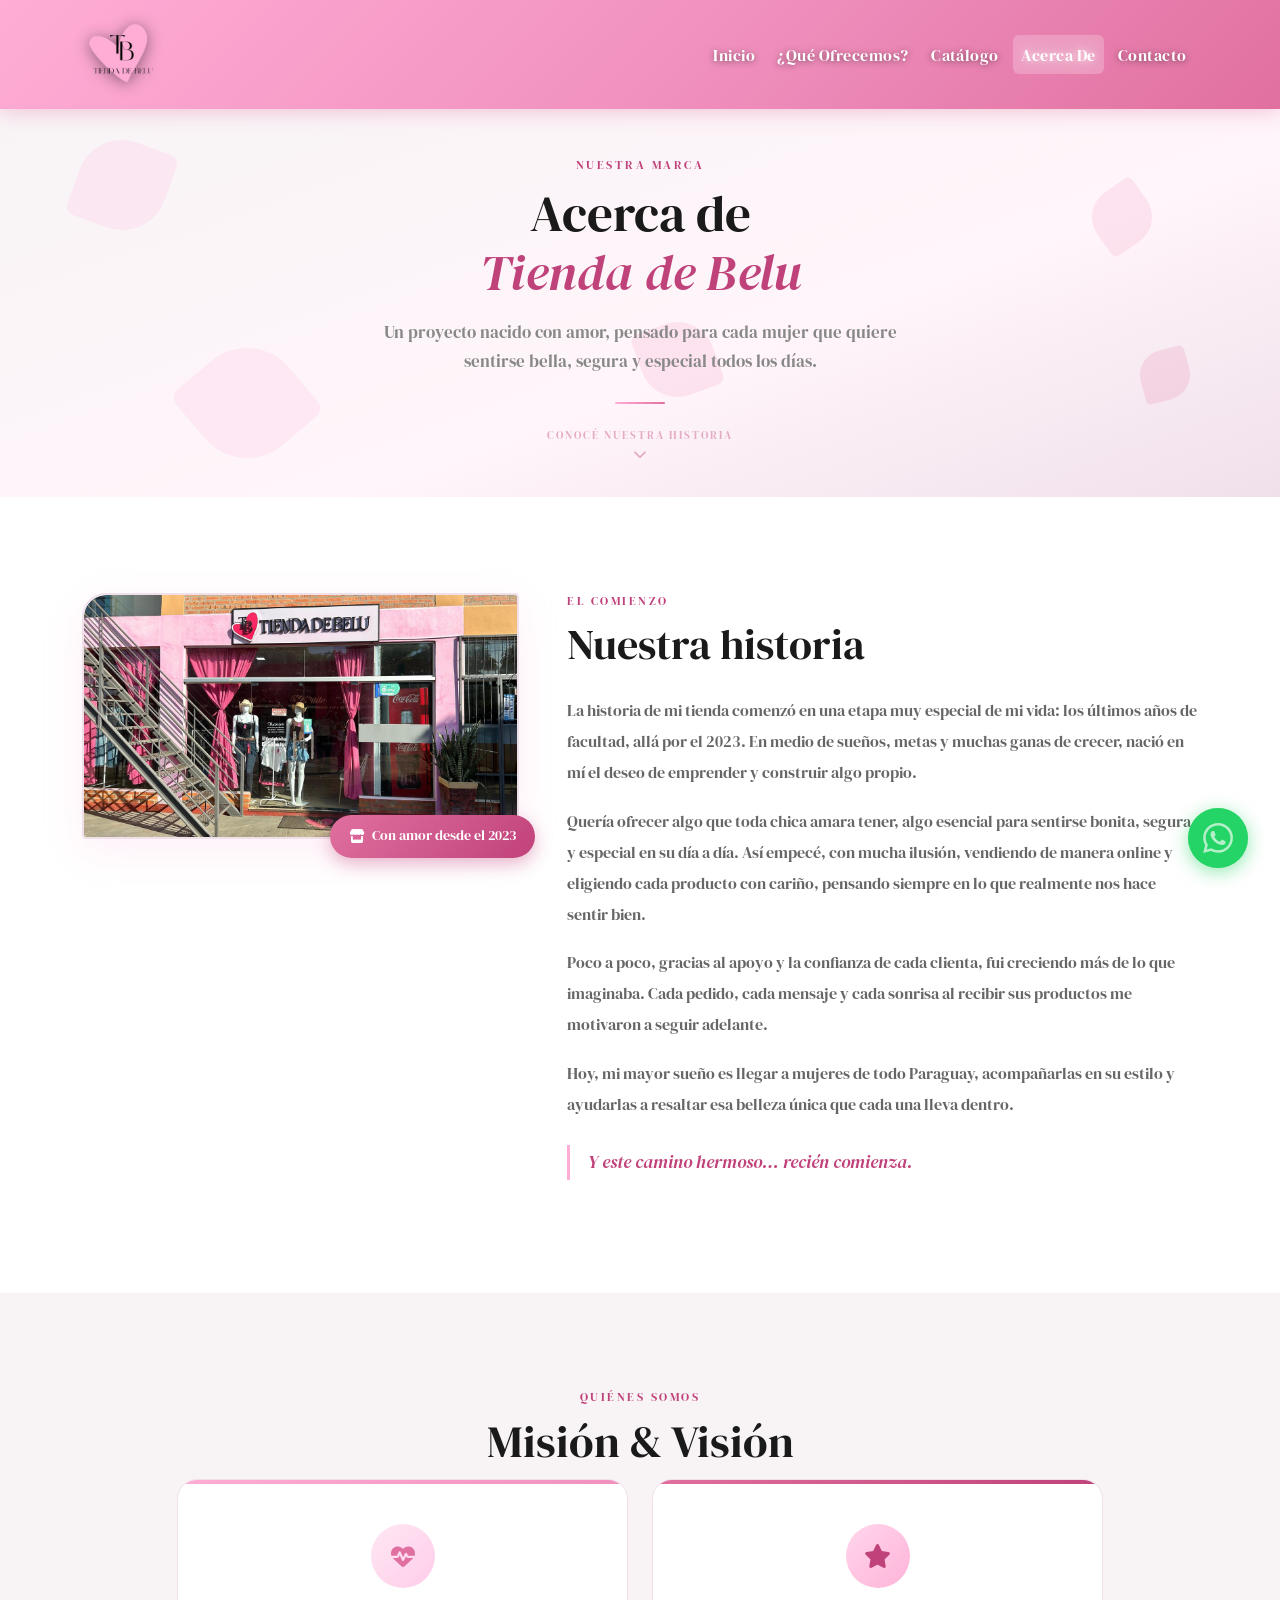
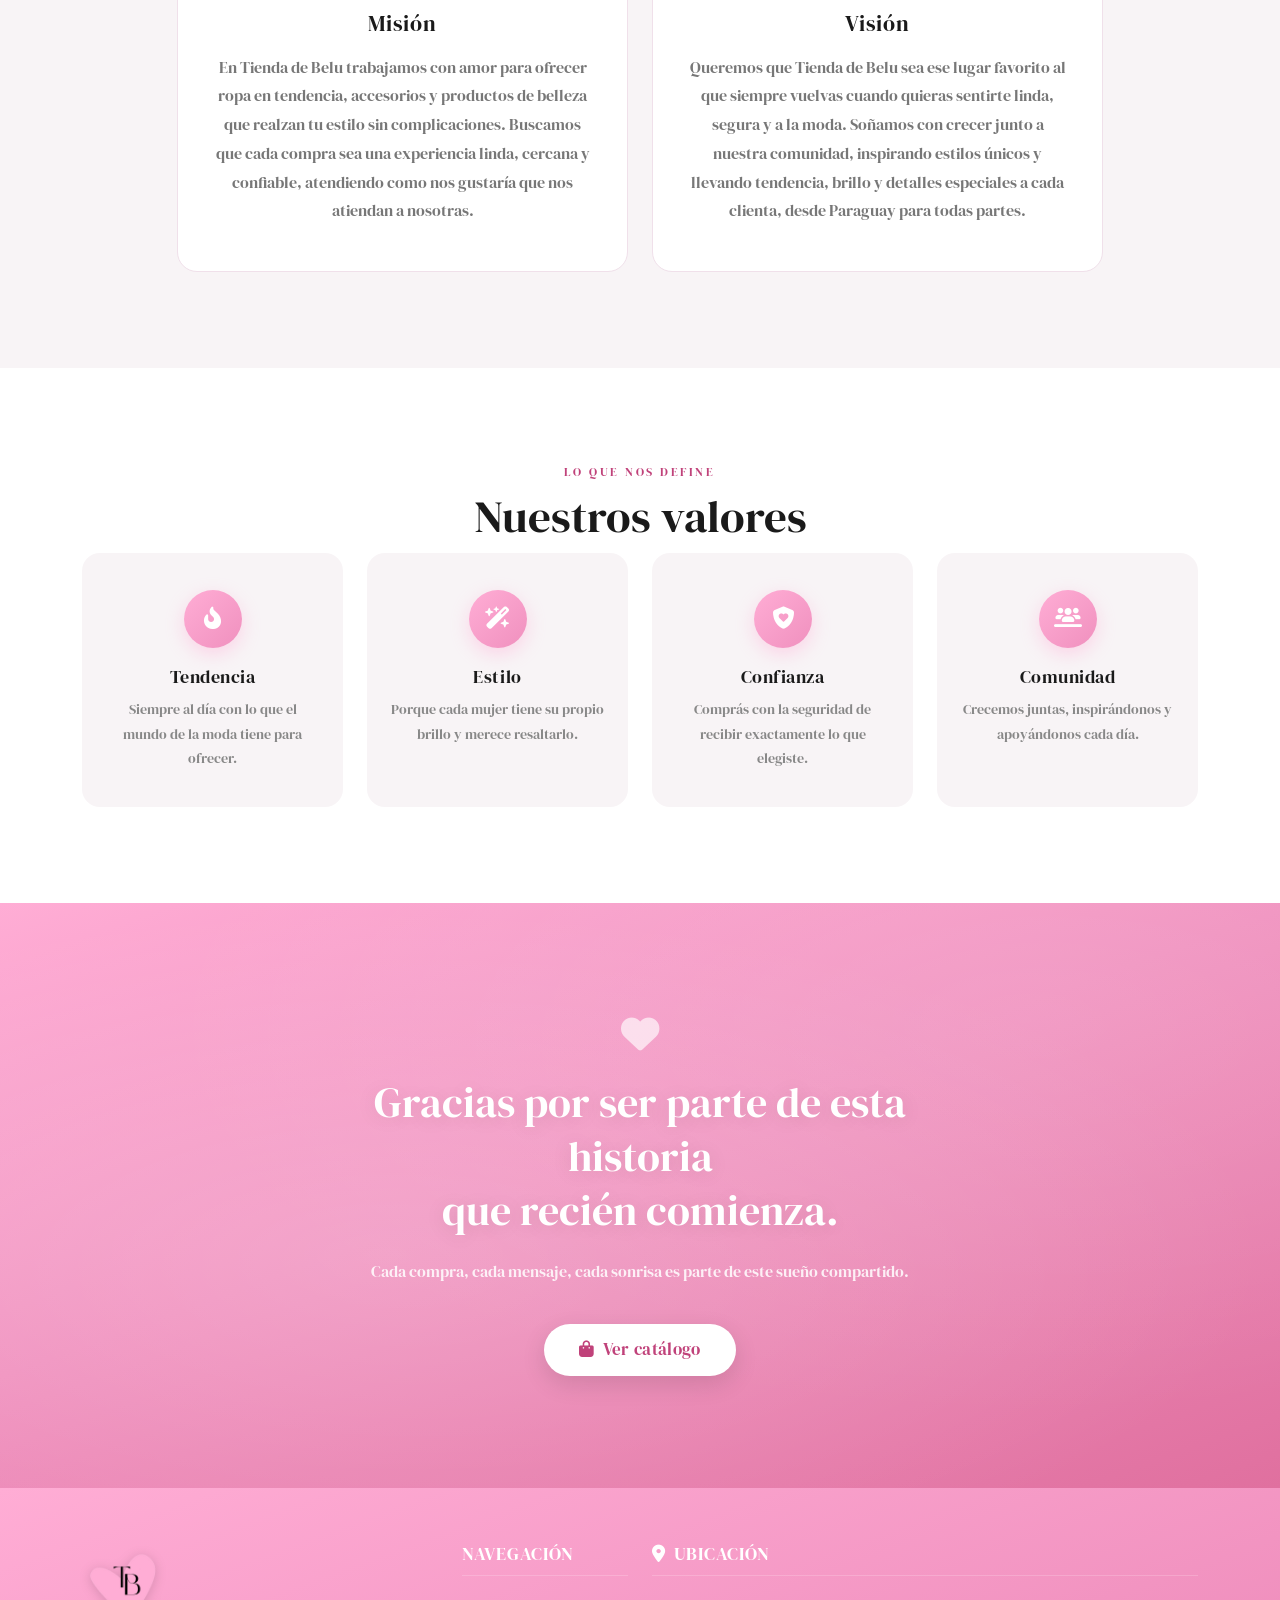
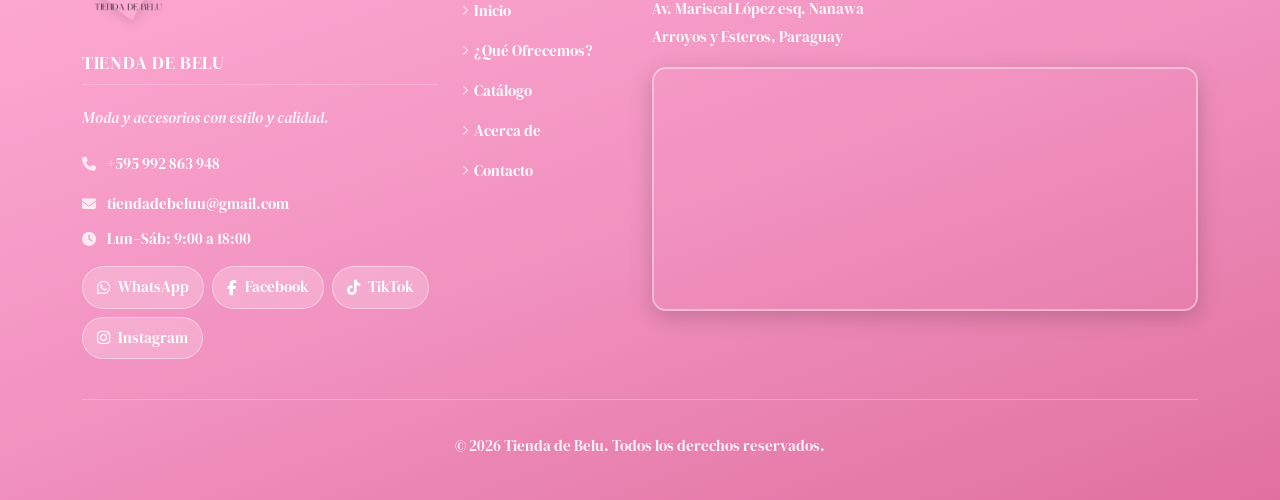
==== commit e6df777f: "Revise 'acerca.html' with new content and structure Updated the 'acerca.html' file to include new se" ====
--- a/acerca.html
+++ b/acerca.html
@@ -5,7 +5,7 @@
   <meta charset="UTF-8">
   <meta name="viewport" content="width=device-width, initial-scale=1.0">
   <meta name="description" content="Tienda de Belu - Ropa, accesorios y más para tu estilo">
-  <title>Tienda de Belu  | Acerca de</title>
+  <title>Tienda de Belu | Acerca de</title>
 
   <!-- Bootstrap CSS -->
   <link rel="stylesheet" href="assets/css/bootstrap.min.css">
@@ -14,22 +14,13 @@
   <link rel="stylesheet" href="assets/css/general.css">
 
   <!-- CSS específico del index -->
-  <link rel="stylesheet" href="assets/css/acerca.css">
+  <link rel="stylesheet" href="assets/css/style-acerca.css">
 
   <!-- Font Awesome -->
   <link rel="stylesheet" href="https://cdnjs.cloudflare.com/ajax/libs/font-awesome/6.5.0/css/all.min.css">
 </head>
 
 <body>
-
-  <!-- =============================================
-       TIRA DE NOVEDAD
-       ============================================= 
-  <div class="v2-novedad-strip">
-    🌸 ¡Nuevos artículos esta semana!
-    <a href="catalogo.html">Ver novedades →</a>
-  </div>
--->
   <!-- =============================================
        HEADER / NAVBAR
        ============================================= -->
@@ -41,10 +32,8 @@
           <img src="assets/img/logosinfondo.png" alt="Logo Tienda de Belu">
         </a>
 
-        <button class="navbar-toggler" type="button"
-          data-bs-toggle="collapse" data-bs-target="#v2NavMenu"
-          aria-controls="v2NavMenu" aria-expanded="false"
-          aria-label="Abrir menú" id="v2HamburgerBtn">
+        <button class="navbar-toggler" type="button" data-bs-toggle="collapse" data-bs-target="#v2NavMenu"
+          aria-controls="v2NavMenu" aria-expanded="false" aria-label="Abrir menú" id="v2HamburgerBtn">
           <span class="v2-hamburger-line"></span>
           <span class="v2-hamburger-line"></span>
           <span class="v2-hamburger-line"></span>
@@ -63,11 +52,219 @@
     </nav>
   </header>
 
+  <!-- =============================================
+     MAIN — ACERCA DE | TIENDA DE BELU
+     ============================================= -->
   <main>
 
+    <!-- ══════════════════════════════════════════
+       1. HERO / INTRO
+       ══════════════════════════════════════════ -->
+    <section class="ac-hero v2-scroll-fade">
+      <div class="ac-hero__petals" aria-hidden="true">
+        <span class="ac-petal ac-petal--1"></span>
+        <span class="ac-petal ac-petal--2"></span>
+        <span class="ac-petal ac-petal--3"></span>
+        <span class="ac-petal ac-petal--4"></span>
+        <span class="ac-petal ac-petal--5"></span>
+      </div>
+      <div class="container">
+        <div class="ac-hero__inner">
+          <p class="v2-section-label">Nuestra marca</p>
+          <h1 class="ac-hero__title">Acerca de<br><em>Tienda de Belu</em></h1>
+          <p class="ac-hero__sub">
+            Un proyecto nacido con amor, pensado para cada mujer que quiere<br class="d-none d-md-block">
+            sentirse bella, segura y especial todos los días.
+          </p>
+          <div class="ac-hero__line" aria-hidden="true"></div>
+          <div class="ac-hero__scroll" aria-hidden="true">
+            <span>Conocé nuestra historia</span>
+            <i class="fa-solid fa-chevron-down"></i>
+          </div>
+        </div>
+      </div>
+    </section>
+
+
+    <!-- ══════════════════════════════════════════
+       2. NUESTRA HISTORIA
+       ══════════════════════════════════════════ -->
+    <section class="ac-historia">
+      <div class="container">
+        <div class="row align-items-center g-5">
+
+          <!-- Imagen decorativa -->
+          <div class="col-lg-5 v2-scroll-fade align-self-start">
+            <div class="ac-historia__img-wrap">
+              <div class="ac-historia__img-placeholder ac-historia__img-placeholder--foto">
+                <img src="assets/img/imagenlocal.jpeg" alt="Local de Tienda de Belu" class="ac-historia__foto">
+              </div>
+              <div class="ac-historia__badge">
+                <i class="fa-solid fa-store"></i>
+                <span>Con amor desde el 2023</span>
+              </div>
+            </div>
+          </div>
+
+          <!-- Texto -->
+          <div class="col-lg-7 v2-scroll-fade">
+            <p class="v2-section-label" style="text-align:left;">El comienzo</p>
+            <h2 class="ac-historia__title">Nuestra historia</h2>
+            <div class="ac-historia__text">
+              <p>
+                La historia de mi tienda comenzó en una etapa muy especial de mi vida: los últimos años de facultad,
+                allá por el 2023. En medio de sueños, metas y muchas ganas de crecer, nació en mí el deseo de emprender
+                y construir algo propio.
+              </p>
+              <p>
+                Quería ofrecer algo que toda chica amara tener, algo esencial para sentirse bonita, segura y especial en
+                su día a día. Así empecé, con mucha ilusión, vendiendo de manera online y eligiendo cada producto con
+                cariño, pensando siempre en lo que realmente nos hace sentir bien.
+              </p>
+              <p>
+                Poco a poco, gracias al apoyo y la confianza de cada clienta, fui creciendo más de lo que imaginaba.
+                Cada pedido, cada mensaje y cada sonrisa al recibir sus productos me motivaron a seguir adelante.
+              </p>
+              <p>
+                Hoy, mi mayor sueño es llegar a mujeres de todo Paraguay, acompañarlas en su estilo y ayudarlas a
+                resaltar esa belleza única que cada una lleva dentro.
+              </p>
+              <p class="ac-historia__cierre">
+                <em>Y este camino hermoso… recién comienza.</em>
+              </p>
+            </div>
+          </div>
+
+        </div>
+      </div>
+    </section>
+
+
+    <!-- ══════════════════════════════════════════
+       3. MISIÓN Y VISIÓN
+       ══════════════════════════════════════════ -->
+    <section class="ac-mv">
+      <div class="container">
+        <p class="v2-section-label v2-scroll-fade">Quiénes somos</p>
+        <h2 class="v2-section-title v2-scroll-fade">Misión &amp; Visión</h2>
+
+        <div class="row g-4 justify-content-center v2-stagger">
+
+          <!-- Misión -->
+          <div class="col-md-6 col-lg-5 v2-scroll-fade">
+            <div class="ac-mv-card ac-mv-card--mision">
+              <div class="ac-mv-card__icon">
+                <i class="fa-solid fa-heart-pulse"></i>
+              </div>
+              <h3 class="ac-mv-card__title">Misión</h3>
+              <p class="ac-mv-card__text">
+                En Tienda de Belu trabajamos con amor para ofrecer ropa en tendencia, accesorios y productos de belleza
+                que realzan tu estilo sin complicaciones. Buscamos que cada compra sea una experiencia linda, cercana y
+                confiable, atendiendo como nos gustaría que nos atiendan a nosotras.
+              </p>
+            </div>
+          </div>
+
+          <!-- Visión -->
+          <div class="col-md-6 col-lg-5 v2-scroll-fade">
+            <div class="ac-mv-card ac-mv-card--vision">
+              <div class="ac-mv-card__icon">
+                <i class="fa-solid fa-star"></i>
+              </div>
+              <h3 class="ac-mv-card__title">Visión</h3>
+              <p class="ac-mv-card__text">
+                Queremos que Tienda de Belu sea ese lugar favorito al que siempre vuelvas cuando quieras sentirte linda,
+                segura y a la moda. Soñamos con crecer junto a nuestra comunidad, inspirando estilos únicos y llevando
+                tendencia, brillo y detalles especiales a cada clienta, desde Paraguay para todas partes.
+              </p>
+            </div>
+          </div>
+
+        </div>
+      </div>
+    </section>
+
+
+    <!-- ══════════════════════════════════════════
+       4. VALORES DE LA MARCA
+       ══════════════════════════════════════════ -->
+    <section class="ac-valores">
+      <div class="container">
+        <p class="v2-section-label v2-scroll-fade">Lo que nos define</p>
+        <h2 class="v2-section-title v2-scroll-fade">Nuestros valores</h2>
+
+        <div class="row g-4 justify-content-center v2-stagger">
+
+          <div class="col-6 col-md-3 v2-scroll-fade">
+            <div class="ac-valor">
+              <div class="ac-valor__icon-wrap">
+                <i class="fa-solid fa-fire-flame-curved"></i>
+              </div>
+              <h4 class="ac-valor__name">Tendencia</h4>
+              <p class="ac-valor__desc">Siempre al día con lo que el mundo de la moda tiene para ofrecer.</p>
+            </div>
+          </div>
+
+          <div class="col-6 col-md-3 v2-scroll-fade">
+            <div class="ac-valor">
+              <div class="ac-valor__icon-wrap">
+                <i class="fa-solid fa-wand-magic-sparkles"></i>
+              </div>
+              <h4 class="ac-valor__name">Estilo</h4>
+              <p class="ac-valor__desc">Porque cada mujer tiene su propio brillo y merece resaltarlo.</p>
+            </div>
+          </div>
+
+          <div class="col-6 col-md-3 v2-scroll-fade">
+            <div class="ac-valor">
+              <div class="ac-valor__icon-wrap">
+                <i class="fa-solid fa-shield-heart"></i>
+              </div>
+              <h4 class="ac-valor__name">Confianza</h4>
+              <p class="ac-valor__desc">Comprás con la seguridad de recibir exactamente lo que elegiste.</p>
+            </div>
+          </div>
+
+          <div class="col-6 col-md-3 v2-scroll-fade">
+            <div class="ac-valor">
+              <div class="ac-valor__icon-wrap">
+                <i class="fa-solid fa-users-line"></i>
+              </div>
+              <h4 class="ac-valor__name">Comunidad</h4>
+              <p class="ac-valor__desc">Crecemos juntas, inspirándonos y apoyándonos cada día.</p>
+            </div>
+          </div>
+
+        </div>
+      </div>
+    </section>
+
+
+    <!-- ══════════════════════════════════════════
+       5. CIERRE EMOCIONAL
+       ══════════════════════════════════════════ -->
+    <section class="ac-cierre">
+      <div class="ac-cierre__bg" aria-hidden="true"></div>
+      <div class="container position-relative">
+        <div class="ac-cierre__inner v2-scroll-fade">
+          <i class="fa-solid fa-heart ac-cierre__icon" aria-hidden="true"></i>
+          <h2 class="ac-cierre__text">
+            Gracias por ser parte de esta historia<br>que recién comienza.
+          </h2>
+          <p class="ac-cierre__sub">
+            Cada compra, cada mensaje, cada sonrisa es parte de este sueño compartido.
+          </p>
+          <a href="catalogo.html" class="v2-btn-primary ac-cierre__btn">
+            <i class="fa-solid fa-bag-shopping"></i>
+            Ver catálogo
+          </a>
+        </div>
+      </div>
+    </section>
+
   </main>
 
-    <!-- =============================================
+  <!-- =============================================
        FOOTER
        ============================================= -->
   <footer class="v2-footer">
@@ -84,21 +281,26 @@
             <p class="v2-footer-tagline">Moda y accesorios con estilo y calidad.</p>
             <ul class="v2-contact-list">
               <li><i class="fa-solid fa-phone"></i><a href="tel:+595992863948">+595 992 863 948</a></li>
-              <li><i class="fa-solid fa-envelope"></i><a href="mailto:tiendadebeluu@gmail.com">tiendadebeluu@gmail.com</a></li>
+              <li><i class="fa-solid fa-envelope"></i><a
+                  href="mailto:tiendadebeluu@gmail.com">tiendadebeluu@gmail.com</a></li>
               <li><i class="fa-solid fa-clock"></i><span>Lun–Sáb: 9:00 a 18:00</span></li>
             </ul>
           </div>
           <div class="v2-footer-social">
-            <a href="https://wa.me/595992863948" target="_blank" rel="noopener noreferrer" class="v2-social-link v2-social-wa" aria-label="WhatsApp">
+            <a href="https://wa.me/595992863948" target="_blank" rel="noopener noreferrer"
+              class="v2-social-link v2-social-wa" aria-label="WhatsApp">
               <i class="fa-brands fa-whatsapp"></i><span>WhatsApp</span>
             </a>
-            <a href="https://www.facebook.com/share/17E23mWFLx/?mibextid=wwXIfr" target="_blank" rel="noopener noreferrer" class="v2-social-link v2-social-fb" aria-label="Facebook">
+            <a href="https://www.facebook.com/share/17E23mWFLx/?mibextid=wwXIfr" target="_blank"
+              rel="noopener noreferrer" class="v2-social-link v2-social-fb" aria-label="Facebook">
               <i class="fa-brands fa-facebook-f"></i><span>Facebook</span>
             </a>
-            <a href="https://www.tiktok.com/@tiendadebeluu" target="_blank" rel="noopener noreferrer" class="v2-social-link v2-social-tiktok" aria-label="TikTok">
+            <a href="https://www.tiktok.com/@tiendadebeluu" target="_blank" rel="noopener noreferrer"
+              class="v2-social-link v2-social-tiktok" aria-label="TikTok">
               <i class="fa-brands fa-tiktok"></i><span>TikTok</span>
             </a>
-            <a href="https://www.instagram.com/tiendadebeluu" target="_blank" rel="noopener noreferrer" class="v2-social-link v2-social-ig" aria-label="Instagram">
+            <a href="https://www.instagram.com/tiendadebeluu" target="_blank" rel="noopener noreferrer"
+              class="v2-social-link v2-social-ig" aria-label="Instagram">
               <i class="fa-brands fa-instagram"></i><span>Instagram</span>
             </a>
           </div>
@@ -109,7 +311,8 @@
           <h5>Navegación</h5>
           <ul>
             <li><a href="index.html"><i class="fa-solid fa-chevron-right v2-footer-arrow"></i>Inicio</a></li>
-            <li><a href="#v2-ofrecemos"><i class="fa-solid fa-chevron-right v2-footer-arrow"></i>¿Qué Ofrecemos?</a></li>
+            <li><a href="#v2-ofrecemos"><i class="fa-solid fa-chevron-right v2-footer-arrow"></i>¿Qué Ofrecemos?</a>
+            </li>
             <li><a href="catalogo.html"><i class="fa-solid fa-chevron-right v2-footer-arrow"></i>Catálogo</a></li>
             <li><a href="acerca.html"><i class="fa-solid fa-chevron-right v2-footer-arrow"></i>Acerca de</a></li>
             <li><a href="contacto.html"><i class="fa-solid fa-chevron-right v2-footer-arrow"></i>Contacto</a></li>
@@ -146,11 +349,11 @@
   <!-- =============================================
        BOTÓN FLOTANTE WHATSAPP
        ============================================= -->
-  <a href="https://wa.me/595992863948?text=Hola%20Tienda%20Belu,%20quisiera%20hacer%20una%20consulta."
-     target="_blank" rel="noopener noreferrer"
-     class="v2-wa-float" aria-label="Contactar por WhatsApp">
+  <a href="https://wa.me/595992863948?text=Hola%20Tienda%20Belu,%20quisiera%20hacer%20una%20consulta." target="_blank"
+    rel="noopener noreferrer" class="v2-wa-float" aria-label="Contactar por WhatsApp">
     <svg xmlns="http://www.w3.org/2000/svg" width="30" height="30" viewBox="0 0 24 24" fill="white">
-      <path d="M17.472 14.382c-.297-.149-1.758-.867-2.03-.967-.273-.099-.471-.148-.67.15-.197.297-.767.966-.94 1.164-.173.199-.347.223-.644.075-.297-.15-1.255-.463-2.39-1.475-.883-.788-1.48-1.761-1.653-2.059-.173-.297-.018-.458.13-.606.134-.133.298-.347.446-.52.149-.174.198-.298.298-.497.099-.198.05-.371-.025-.52-.075-.149-.669-1.612-.916-2.207-.242-.579-.487-.5-.669-.51-.173-.008-.371-.01-.57-.01-.198 0-.52.074-.792.372-.272.297-1.04 1.016-1.04 2.479 0 1.462 1.065 2.875 1.213 3.074.149.198 2.096 3.2 5.077 4.487.709.306 1.262.489 1.694.625.712.227 1.36.195 1.871.118.571-.085 1.758-.719 2.006-1.413.248-.694.248-1.289.173-1.413-.074-.124-.272-.198-.57-.347m-5.421 7.403h-.004a9.87 9.87 0 0 1-5.031-1.378l-.361-.214-3.741.982.998-3.648-.235-.374a9.86 9.86 0 0 1-1.51-5.26c.001-5.45 4.436-9.884 9.888-9.884 2.64 0 5.122 1.03 6.988 2.898a9.825 9.825 0 0 1 2.893 6.994c-.003 5.45-4.437 9.884-9.885 9.884m8.413-18.297A11.815 11.815 0 0 0 12.05 0C5.495 0 .16 5.335.157 11.892c0 2.096.547 4.142 1.588 5.945L.057 24l6.305-1.654a11.882 11.882 0 0 0 5.683 1.448h.005c6.554 0 11.89-5.335 11.893-11.893a11.821 11.821 0 0 0-3.48-8.413Z"/>
+      <path
+        d="M17.472 14.382c-.297-.149-1.758-.867-2.03-.967-.273-.099-.471-.148-.67.15-.197.297-.767.966-.94 1.164-.173.199-.347.223-.644.075-.297-.15-1.255-.463-2.39-1.475-.883-.788-1.48-1.761-1.653-2.059-.173-.297-.018-.458.13-.606.134-.133.298-.347.446-.52.149-.174.198-.298.298-.497.099-.198.05-.371-.025-.52-.075-.149-.669-1.612-.916-2.207-.242-.579-.487-.5-.669-.51-.173-.008-.371-.01-.57-.01-.198 0-.52.074-.792.372-.272.297-1.04 1.016-1.04 2.479 0 1.462 1.065 2.875 1.213 3.074.149.198 2.096 3.2 5.077 4.487.709.306 1.262.489 1.694.625.712.227 1.36.195 1.871.118.571-.085 1.758-.719 2.006-1.413.248-.694.248-1.289.173-1.413-.074-.124-.272-.198-.57-.347m-5.421 7.403h-.004a9.87 9.87 0 0 1-5.031-1.378l-.361-.214-3.741.982.998-3.648-.235-.374a9.86 9.86 0 0 1-1.51-5.26c.001-5.45 4.436-9.884 9.888-9.884 2.64 0 5.122 1.03 6.988 2.898a9.825 9.825 0 0 1 2.893 6.994c-.003 5.45-4.437 9.884-9.885 9.884m8.413-18.297A11.815 11.815 0 0 0 12.05 0C5.495 0 .16 5.335.157 11.892c0 2.096.547 4.142 1.588 5.945L.057 24l6.305-1.654a11.882 11.882 0 0 0 5.683 1.448h.005c6.554 0 11.89-5.335 11.893-11.893a11.821 11.821 0 0 0-3.48-8.413Z" />
     </svg>
   </a>
 
@@ -161,4 +364,5 @@
   <script src="assets/js/main.js"></script>
 
 </body>
-</html>+
+</html>
--- a/assets/css/style-acerca.css
+++ b/assets/css/style-acerca.css
@@ -0,0 +1,529 @@
+/* =============================================
+   TIENDA DE BELU — ACERCA.CSS
+   Estilos exclusivos de la página "Acerca de"
+   Usa las variables y utilidades de general.css
+   ============================================= */
+
+
+/* ══════════════════════════════════════════════
+   1. HERO / INTRO
+   ══════════════════════════════════════════════ */
+
+.ac-hero {
+  position: relative;
+  overflow: hidden;
+  padding: 3rem 0 2.2rem;
+  background: linear-gradient(160deg, var(--gris-suave) 0%, #fff5fa 60%, var(--gris-borde) 100%);
+  text-align: center;
+}
+
+/* Pétalos decorativos flotantes */
+.ac-hero__petals {
+  position: absolute;
+  inset: 0;
+  pointer-events: none;
+  z-index: 0;
+}
+
+.ac-petal {
+  position: absolute;
+  border-radius: 50% 10% 50% 10%;
+  opacity: 0.18;
+  animation: petalFloat 8s ease-in-out infinite;
+}
+
+.ac-petal--1 {
+  width: 90px; height: 90px;
+  background: var(--rosa-claro);
+  top: 8%; left: 6%;
+  animation-delay: 0s;
+  transform: rotate(20deg);
+}
+.ac-petal--2 {
+  width: 60px; height: 60px;
+  background: var(--rosa-medio);
+  top: 20%; right: 10%;
+  animation-delay: 1.5s;
+  transform: rotate(-35deg);
+}
+.ac-petal--3 {
+  width: 110px; height: 110px;
+  background: var(--rosa-claro);
+  bottom: 10%; left: 15%;
+  animation-delay: 3s;
+  transform: rotate(50deg);
+}
+.ac-petal--4 {
+  width: 50px; height: 50px;
+  background: var(--rosa-fuerte);
+  bottom: 25%; right: 7%;
+  animation-delay: 2s;
+  transform: rotate(-15deg);
+}
+.ac-petal--5 {
+  width: 75px; height: 75px;
+  background: var(--rosa-medio);
+  top: 55%; left: 50%;
+  animation-delay: 4s;
+  transform: rotate(70deg);
+}
+
+@keyframes petalFloat {
+  0%, 100% { transform: translateY(0) rotate(var(--r, 20deg)); }
+  50%       { transform: translateY(-18px) rotate(calc(var(--r, 20deg) + 10deg)); }
+}
+
+.ac-hero__inner {
+  position: relative;
+  z-index: 1;
+  max-width: 680px;
+  margin: 0 auto;
+}
+
+.ac-hero__title {
+  font-size: clamp(2rem, 4.5vw, 3.2rem);
+  font-weight: 400;
+  color: var(--negro);
+  line-height: 1.15;
+  margin-bottom: 1rem;
+}
+
+.ac-hero__title em {
+  font-style: italic;
+  color: var(--rosa-deep);
+}
+
+.ac-hero__sub {
+  font-size: clamp(0.95rem, 1.6vw, 1.05rem);
+  color: #888;
+  line-height: 1.75;
+  margin-bottom: 1.6rem;
+}
+
+.ac-hero__line {
+  width: 50px;
+  height: 2px;
+  background: linear-gradient(90deg, var(--rosa-claro), var(--rosa-fuerte));
+  border-radius: 2px;
+  margin: 0 auto 1.4rem;
+}
+
+/* Flecha sutil que invita a scrollear */
+.ac-hero__scroll {
+  display: flex;
+  flex-direction: column;
+  align-items: center;
+  gap: 0.3rem;
+  opacity: 0.4;
+  animation: scrollBounce 2s ease-in-out infinite;
+}
+
+.ac-hero__scroll span {
+  font-size: 0.7rem;
+  letter-spacing: 0.18em;
+  text-transform: uppercase;
+  color: var(--rosa-deep);
+}
+
+.ac-hero__scroll i {
+  font-size: 0.85rem;
+  color: var(--rosa-deep);
+}
+
+@keyframes scrollBounce {
+  0%, 100% { transform: translateY(0); opacity: 0.4; }
+  50%       { transform: translateY(5px); opacity: 0.7; }
+}
+
+
+/* ══════════════════════════════════════════════
+   2. NUESTRA HISTORIA
+   ══════════════════════════════════════════════ */
+
+.ac-historia {
+  padding: 6rem 0;
+  background: #fff;
+}
+
+/* ── Imagen placeholder ── */
+.ac-historia__img-wrap {
+  position: sticky;
+  top: 90px; /* compensa la navbar sticky */
+  align-self: flex-start;
+}
+
+.ac-historia__img-placeholder {
+  width: 100%;
+  aspect-ratio: 16 / 9;
+  background: linear-gradient(145deg, var(--gris-suave) 0%, #ffe8f3 50%, var(--gris-borde) 100%);
+  border-radius: 24px 4px 24px 4px;
+  display: flex;
+  flex-direction: column;
+  align-items: center;
+  justify-content: center;
+  gap: 1rem;
+  border: 2px solid var(--gris-borde);
+  box-shadow: 0 12px 40px rgba(255, 173, 213, 0.2);
+  overflow: hidden;
+}
+
+/* Con foto real del local */
+.ac-historia__img-placeholder--foto {
+  padding: 0;
+  background: none;
+}
+
+.ac-historia__foto {
+  width: 100%;
+  height: 100%;
+  object-fit: cover;
+  object-position: center;
+  display: block;
+  border-radius: 22px 2px 22px 2px;
+  transition: transform 0.5s ease;
+}
+
+.ac-historia__foto:hover {
+  transform: scale(1.04);
+}
+
+.ac-historia__heart-icon {
+  font-size: 4rem;
+  color: var(--rosa-claro);
+  opacity: 0.7;
+}
+
+.ac-historia__img-label {
+  font-size: 1rem;
+  color: var(--rosa-text);
+  letter-spacing: 0.05em;
+}
+
+.ac-historia__badge {
+  position: absolute;
+  bottom: -1.2rem;
+  right: -1rem;
+  background: linear-gradient(135deg, var(--rosa-fuerte), var(--rosa-deep));
+  color: #fff;
+  padding: 0.7rem 1.2rem;
+  border-radius: 50px;
+  font-size: 0.85rem;
+  display: flex;
+  align-items: center;
+  gap: 0.5rem;
+  box-shadow: 0 6px 18px rgba(192, 66, 122, 0.38);
+  white-space: nowrap;
+}
+
+/* ── Texto ── */
+.ac-historia__title {
+  font-size: clamp(1.8rem, 4vw, 2.6rem);
+  font-weight: 400;
+  color: var(--negro);
+  margin-bottom: 1.6rem;
+  line-height: 1.2;
+}
+
+.ac-historia__text p {
+  font-size: 1.02rem;
+  color: #666;
+  line-height: 1.9;
+  margin-bottom: 1.1rem;
+}
+
+.ac-historia__cierre {
+  font-size: 1.12rem !important;
+  color: var(--rosa-deep) !important;
+  border-left: 3px solid var(--rosa-claro);
+  padding-left: 1.1rem;
+  margin-top: 1.6rem !important;
+}
+
+
+/* ══════════════════════════════════════════════
+   3. MISIÓN Y VISIÓN
+   ══════════════════════════════════════════════ */
+
+.ac-mv {
+  padding: 6rem 0;
+  background: var(--gris-suave);
+}
+
+.ac-mv-card {
+  background: #fff;
+  border-radius: 20px;
+  padding: 2.8rem 2.2rem;
+  text-align: center;
+  height: 100%;
+  border: 1.5px solid var(--gris-borde);
+  transition: transform 0.3s cubic-bezier(.4,0,.2,1), box-shadow 0.3s cubic-bezier(.4,0,.2,1);
+  position: relative;
+  overflow: hidden;
+}
+
+.ac-mv-card::before {
+  content: '';
+  position: absolute;
+  top: 0; left: 0; right: 0;
+  height: 4px;
+  border-radius: 20px 20px 0 0;
+}
+
+.ac-mv-card--mision::before {
+  background: linear-gradient(90deg, var(--rosa-claro), var(--rosa-medio));
+}
+
+.ac-mv-card--vision::before {
+  background: linear-gradient(90deg, var(--rosa-fuerte), var(--rosa-deep));
+}
+
+.ac-mv-card:hover {
+  transform: translateY(-6px);
+  box-shadow: 0 16px 40px rgba(255, 173, 213, 0.25);
+}
+
+.ac-mv-card__icon {
+  width: 64px;
+  height: 64px;
+  border-radius: 50%;
+  display: flex;
+  align-items: center;
+  justify-content: center;
+  margin: 0 auto 1.4rem;
+  font-size: 1.5rem;
+}
+
+.ac-mv-card--mision .ac-mv-card__icon {
+  background: linear-gradient(135deg, #ffe8f5, #ffcce8);
+  color: var(--rosa-fuerte);
+}
+
+.ac-mv-card--vision .ac-mv-card__icon {
+  background: linear-gradient(135deg, #ffd6eb, #ffb3d8);
+  color: var(--rosa-deep);
+}
+
+.ac-mv-card__title {
+  font-size: 1.4rem;
+  font-weight: 400;
+  color: var(--negro);
+  margin-bottom: 1rem;
+  letter-spacing: 0.03em;
+}
+
+.ac-mv-card__text {
+  font-size: 0.97rem;
+  color: #777;
+  line-height: 1.85;
+  margin: 0;
+}
+
+
+/* ══════════════════════════════════════════════
+   4. VALORES DE LA MARCA
+   ══════════════════════════════════════════════ */
+
+.ac-valores {
+  padding: 6rem 0;
+  background: #fff;
+}
+
+.ac-valor {
+  text-align: center;
+  padding: 2.2rem 1.4rem;
+  border-radius: 18px;
+  background: var(--gris-suave);
+  border: 1.5px solid transparent;
+  transition: all 0.3s cubic-bezier(.4,0,.2,1);
+  height: 100%;
+}
+
+.ac-valor:hover {
+  border-color: var(--rosa-claro);
+  background: #fff;
+  box-shadow: 0 10px 30px rgba(255, 173, 213, 0.2);
+  transform: translateY(-4px);
+}
+
+.ac-valor__icon-wrap {
+  width: 58px;
+  height: 58px;
+  border-radius: 50%;
+  background: linear-gradient(135deg, var(--rosa-claro) 0%, var(--rosa-medio) 100%);
+  display: flex;
+  align-items: center;
+  justify-content: center;
+  margin: 0 auto 1.2rem;
+  font-size: 1.4rem;
+  color: #fff;
+  box-shadow: 0 6px 18px rgba(255, 173, 213, 0.45);
+  transition: transform 0.3s ease, box-shadow 0.3s ease;
+}
+
+.ac-valor:hover .ac-valor__icon-wrap {
+  transform: scale(1.1);
+  box-shadow: 0 10px 26px rgba(192, 66, 122, 0.3);
+}
+
+.ac-valor__name {
+  font-size: 1.1rem;
+  font-weight: 400;
+  color: var(--negro);
+  margin-bottom: 0.6rem;
+  letter-spacing: 0.03em;
+}
+
+.ac-valor__desc {
+  font-size: 0.9rem;
+  color: #888;
+  line-height: 1.7;
+  margin: 0;
+}
+
+
+/* ══════════════════════════════════════════════
+   5. CIERRE EMOCIONAL
+   ══════════════════════════════════════════════ */
+
+.ac-cierre {
+  position: relative;
+  padding: 7rem 0;
+  text-align: center;
+  overflow: hidden;
+}
+
+.ac-cierre__bg {
+  position: absolute;
+  inset: 0;
+  background: linear-gradient(160deg, var(--rosa-claro) 0%, var(--rosa-medio) 45%, var(--rosa-fuerte) 100%);
+  z-index: 0;
+}
+
+.ac-cierre__bg::before {
+  content: '';
+  position: absolute;
+  inset: 0;
+  background: radial-gradient(ellipse at 30% 60%, rgba(255,255,255,0.18) 0%, transparent 70%),
+              radial-gradient(ellipse at 80% 20%, rgba(255,255,255,0.12) 0%, transparent 60%);
+}
+
+.ac-cierre__inner {
+  position: relative;
+  z-index: 1;
+  max-width: 620px;
+  margin: 0 auto;
+}
+
+.ac-cierre__icon {
+  display: block;
+  font-size: 2.4rem;
+  color: rgba(255, 255, 255, 0.65);
+  margin-bottom: 1.4rem;
+  animation: heartBeat 2.4s ease-in-out infinite;
+}
+
+@keyframes heartBeat {
+  0%, 100% { transform: scale(1); }
+  14%       { transform: scale(1.12); }
+  28%       { transform: scale(1); }
+  42%       { transform: scale(1.08); }
+  70%       { transform: scale(1); }
+}
+
+.ac-cierre__text {
+  font-size: clamp(1.7rem, 4vw, 2.6rem);
+  font-weight: 400;
+  color: #fff;
+  line-height: 1.3;
+  margin-bottom: 1.2rem;
+  text-shadow: 0 2px 20px rgba(0,0,0,0.1);
+}
+
+.ac-cierre__sub {
+  font-size: 1rem;
+  color: rgba(255, 255, 255, 0.85);
+  margin-bottom: 2.4rem;
+  line-height: 1.75;
+}
+
+.ac-cierre__btn {
+  background: #fff !important;
+  color: var(--rosa-deep) !important;
+  box-shadow: 0 8px 24px rgba(0,0,0,0.12);
+}
+
+.ac-cierre__btn:hover {
+  background: var(--rosa-deep) !important;
+  color: #fff !important;
+  transform: translateY(-3px);
+  box-shadow: 0 14px 32px rgba(0,0,0,0.18);
+}
+
+
+/* ══════════════════════════════════════════════
+   RESPONSIVE
+   ══════════════════════════════════════════════ */
+
+/* Fix global de desbordamiento horizontal en móvil */
+main {
+  overflow-x: hidden;
+  max-width: 100vw;
+}
+
+@media (max-width: 991px) {
+  .ac-historia__badge {
+    right: 0;
+    bottom: -1rem;
+  }
+
+  /* Sticky solo aplica en desktop */
+  .ac-historia__img-wrap {
+    position: relative;
+    top: auto;
+  }
+}
+
+@media (max-width: 767px) {
+  .ac-hero { padding: 2.5rem 0 2rem; }
+
+  /* Pétalos más chicos y contenidos para no causar overflow */
+  .ac-petal--1 { width: 60px; height: 60px; left: 2%; }
+  .ac-petal--2 { width: 40px; height: 40px; right: 3%; }
+  .ac-petal--3 { width: 70px; height: 70px; left: 5%; }
+  .ac-petal--4 { width: 35px; height: 35px; right: 3%; }
+  .ac-petal--5 { display: none; }
+
+  /* Badge que no se salga del contenedor */
+  .ac-historia__badge {
+    right: 0.5rem;
+    bottom: -0.8rem;
+    font-size: 0.78rem;
+    padding: 0.55rem 0.9rem;
+  }
+
+  .ac-historia { padding: 4rem 0; }
+  .ac-historia__title { text-align: center; }
+  .ac-historia__cierre { margin-left: auto; margin-right: auto; }
+  .ac-historia__img-placeholder { aspect-ratio: 16 / 9; }
+
+  .ac-mv { padding: 4rem 0; }
+
+  .ac-valores { padding: 4rem 0; }
+  .ac-valor { padding: 1.8rem 1rem; }
+  .ac-valor__icon-wrap { width: 50px; height: 50px; font-size: 1.2rem; }
+
+  .ac-cierre { padding: 5rem 0; }
+  .ac-cierre__text { font-size: 1.5rem; }
+}
+
+@media (max-width: 575px) {
+  .ac-hero__title { font-size: 2rem; }
+  .ac-hero__sub { font-size: 0.95rem; }
+
+  .ac-historia__text p { font-size: 0.97rem; }
+
+  .ac-mv-card { padding: 2rem 1.5rem; }
+
+  .ac-cierre__text { font-size: 1.35rem; }
+  .ac-cierre__sub { font-size: 0.93rem; }
+}
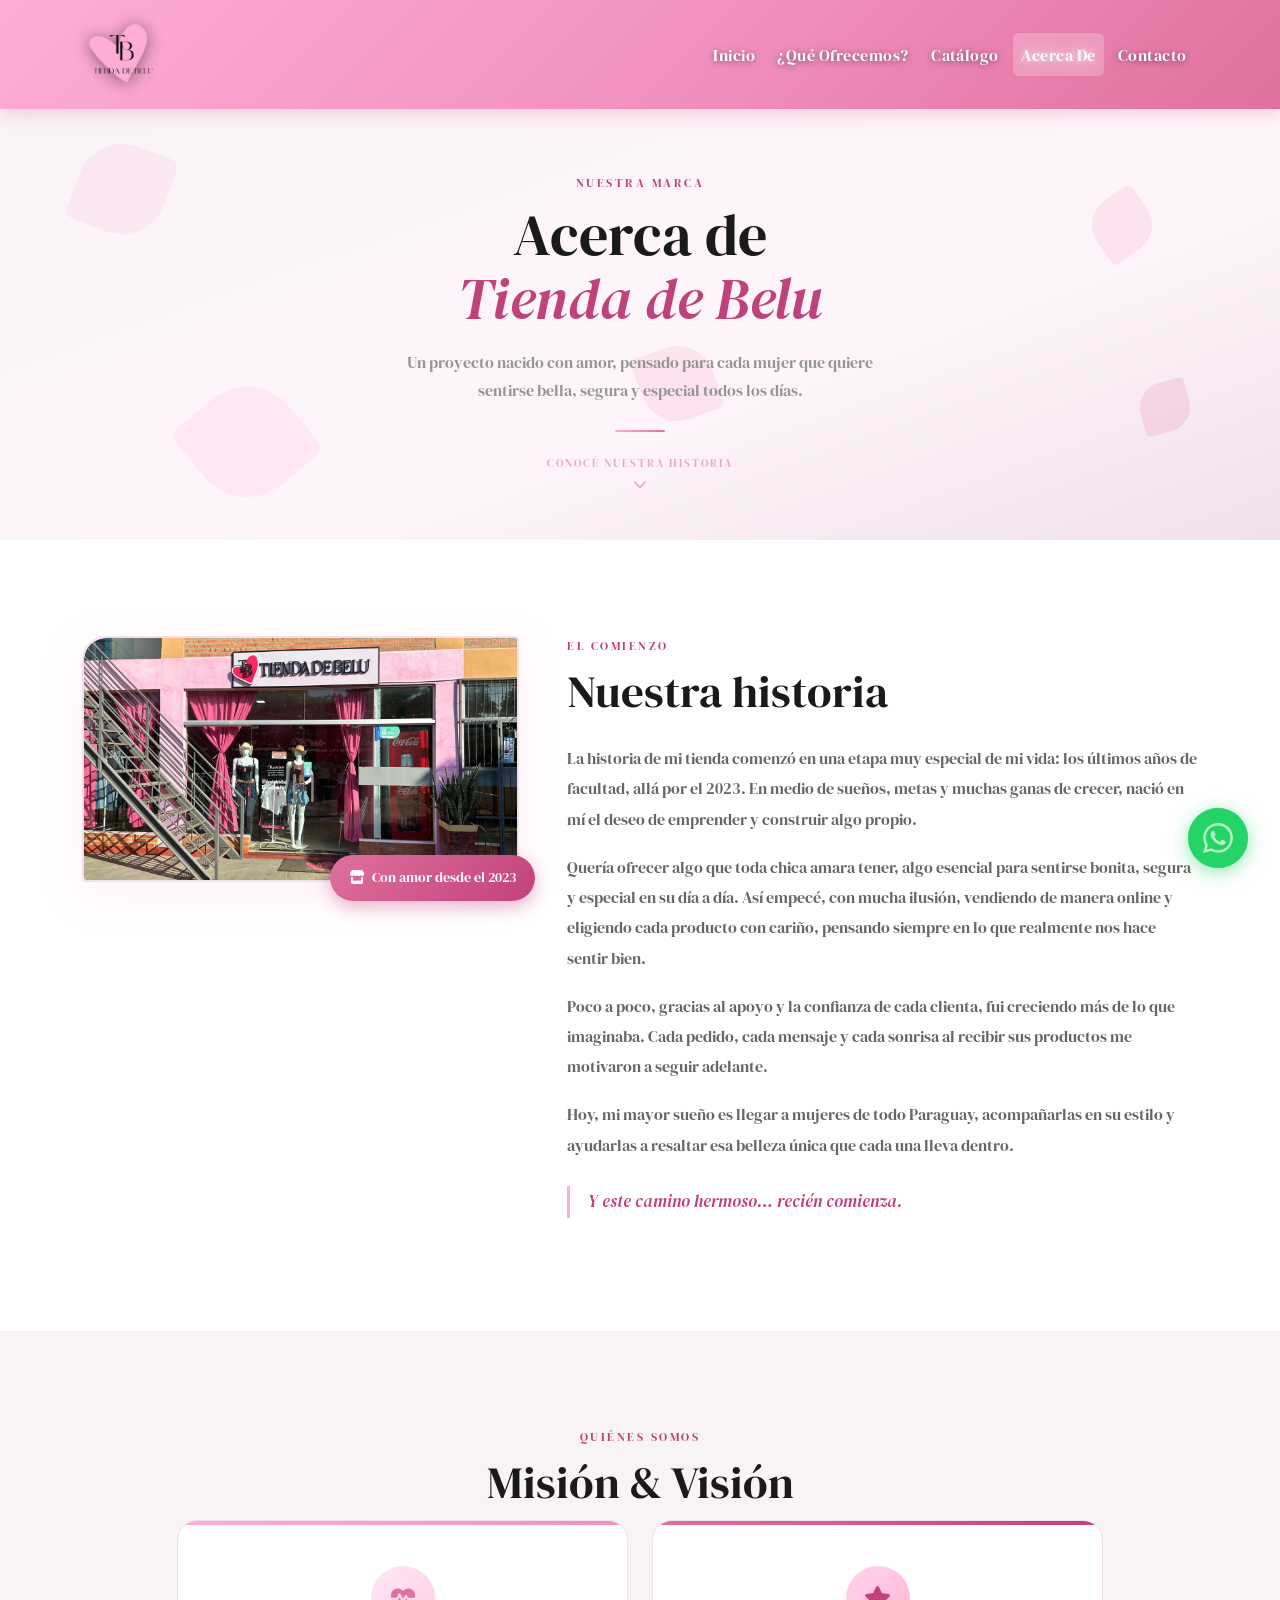
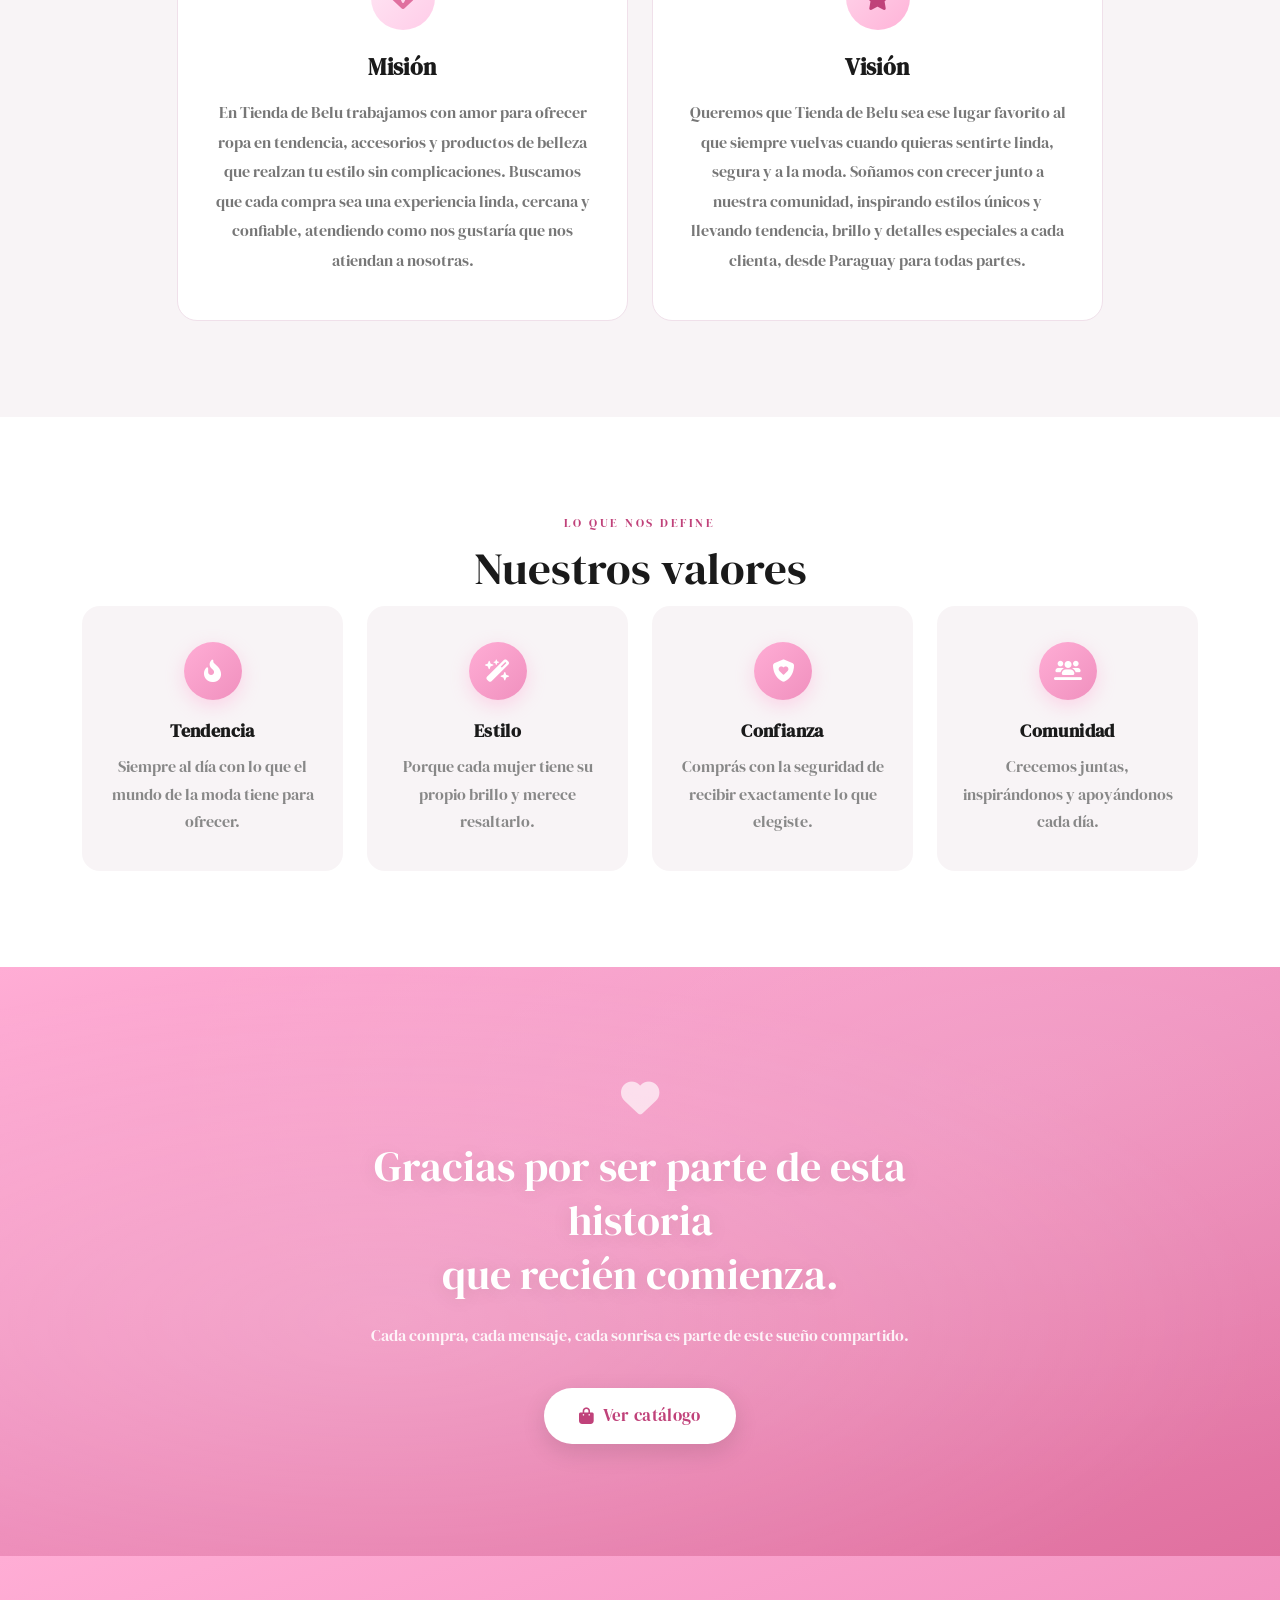
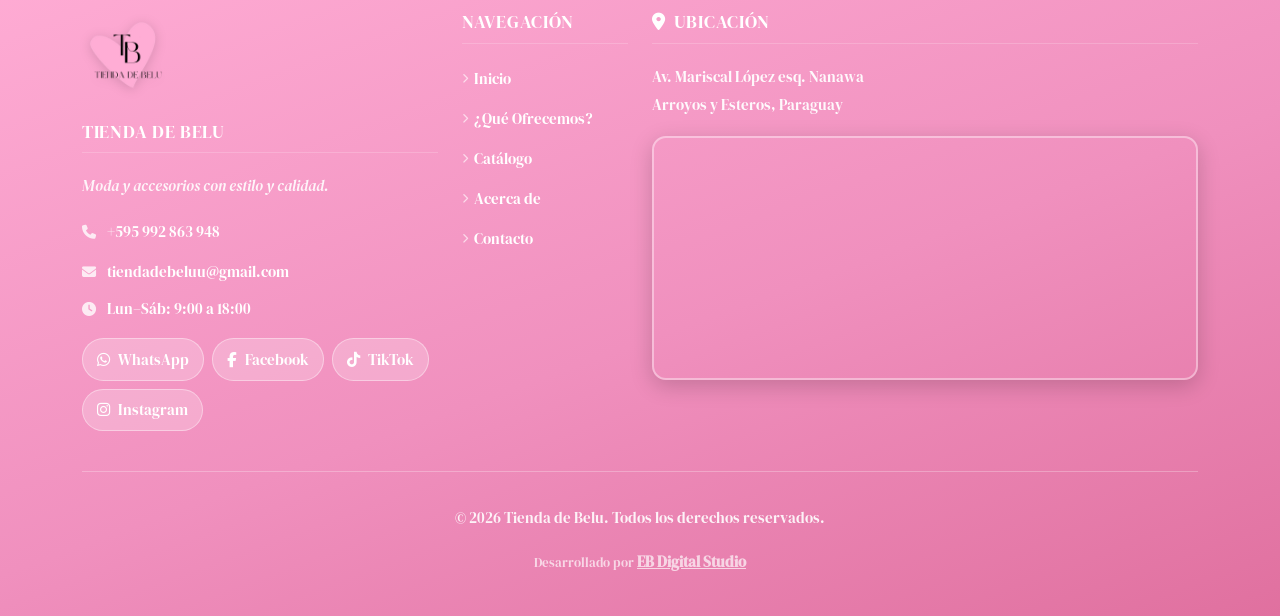
==== commit 3c749829: "Update fmt.Println message from 'Hello' to 'Goodbye'" ====
--- a/acerca.html
+++ b/acerca.html
@@ -328,7 +328,7 @@
           </p>
           <div class="v2-footer-map">
             <iframe
-              src="https://www.google.com/maps/embed?pb=!1m18!1m12!1m3!1d2753.1393252873645!2d-57.10456722585318!3d-25.055181718164622!2m3!1f0!2f0!3f0!3m2!1i1024!2i768!4f13.1!3m3!1m2!1s0x945dc300060d4255%3A0x932f2931797eb55!2sTienda%20de%20Belu!5e1!3m2!1ses!2spy!4v1772836158541!5m2!1ses!2spy"
+              src="https://www.google.com/maps/embed?pb=!1m18!1m12!1m3!1d2753.1393252873645!2d-57.10456722585318!3d-25.055181718164622!2m3!1f0!2f0!3f0!3m2!1i1024!2i768!4f13.1!3m3!1m2!1s0x945dc300060d4255%3A0x932f2931797eb55!2sTienda%20de%20Belu!5e0!3m2!1ses!2spy!4v1772836158541!5m2!1ses!2spy"
               allowfullscreen="" loading="lazy" referrerpolicy="no-referrer-when-downgrade">
             </iframe>
           </div>
@@ -340,6 +340,13 @@
         <div class="col-12">
           <div class="v2-footer-copyright">
             <p>&copy; 2026 Tienda de Belu. Todos los derechos reservados.</p>
+            <p style="margin-top: 0.3rem; font-size: 0.8rem; opacity: 0.75;">
+              Desarrollado por
+              <a href="https://ebdigitalstudio.github.io/EBDigital/" target="_blank" rel="noopener noreferrer"
+                style="color:#fff; font-weight:600; text-decoration:underline;">
+                EB Digital Studio
+              </a>
+            </p>
           </div>
         </div>
       </div>
--- a/assets/css/general.css
+++ b/assets/css/general.css
@@ -6,7 +6,6 @@
 
 /* ============================================
    TIPOGRAFÍA — DM SERIF DISPLAY (Google Fonts)
-   Reemplaza a Didot como fuente principal del sitio
    ============================================ */
 
 @import url('https://fonts.googleapis.com/css2?family=DM+Serif+Display:ital@0;1&display=swap');
@@ -29,6 +28,43 @@
 
   /* Fuente central del sitio */
   --font-main: 'DM Serif Display', Georgia, serif;
+
+  /* ── ESCALA TIPOGRÁFICA UNIFICADA ──
+     Estas variables garantizan consistencia en todo el sitio.
+     Usarlas en lugar de valores hardcodeados en cada CSS. */
+
+  /* H1 — Títulos de hero/encabezado de página */
+  --typo-h1-size:    clamp(2.2rem, 5.5vw, 4rem);
+  --typo-h1-weight:  400;
+  --typo-h1-line:    1.12;
+
+  /* H2 — Títulos de sección (= .v2-section-title) */
+  --typo-h2-size:    clamp(1.9rem, 4vw, 2.8rem);
+  --typo-h2-weight:  400;
+  --typo-h2-line:    1.15;
+
+  /* H3 — Subtítulos de cards y bloques */
+  --typo-h3-size:    clamp(1.2rem, 2.5vw, 1.45rem);
+  --typo-h3-weight:  700;
+  --typo-h3-line:    1.3;
+
+  /* H4 — Ítems pequeños */
+  --typo-h4-size:    1.1rem;
+  --typo-h4-weight:  700;
+  --typo-h4-line:    1.4;
+
+  /* P — Párrafos cuerpo */
+  --typo-p-size:     1rem;
+  --typo-p-line:     1.75;
+  --typo-p-color:    #777;
+
+  /* Subtítulos de sección */
+  --typo-sub-size:   1rem;
+  --typo-sub-color:  #888;
+
+  /* Etiquetas/eyebrow */
+  --typo-label-size:    0.72rem;
+  --typo-label-spacing: 0.22em;
 }
 
 /* ── RESET & BASE ── */
@@ -41,8 +77,14 @@
   padding: 0;
   background: var(--blanco);
   overflow-x: hidden;
-  scroll-padding-top: 72px;
-  font-family: var(--font-main);
+  /* FIX: scroll-padding-top se actualiza dinámicamente desde JS
+     con la altura real del header (tira + navbar).
+     El valor 0 aquí es solo fallback; JS lo sobreescribe. */
+  scroll-padding-top: 0;
+  font-family: var(--font-main);
+  font-size: var(--typo-p-size);
+  line-height: var(--typo-p-line);
+  color: var(--negro);
 }
 
 main { margin: 0; padding: 0; }
@@ -52,11 +94,101 @@
   font-family: var(--font-main);
 }
 
-/* ── CLASE DE MARCA (compatibilidad hacia atrás) ── */
+/* ── CLASE DE MARCA (compatibilidad) ── */
 .v2-brand-font { font-family: var(--font-main); }
 
+
+/* ============================================
+   JERARQUÍA TIPOGRÁFICA GLOBAL
+   Usamos "main h1" etc. para ganar especificidad
+   sobre los estilos por defecto de Bootstrap,
+   sin necesidad de !important.
+   ============================================ */
+
+/* H1 — elegante, weight 400, igual que el index */
+main h1 {
+  font-family: var(--font-main);
+  font-weight: 400;
+  line-height: 1.12;
+  color: var(--negro);
+}
+
+/* H2 — títulos de sección */
+main h2 {
+  font-family: var(--font-main);
+  font-weight: 400;
+  line-height: 1.15;
+  color: var(--negro);
+}
+
+/* H3 — subtítulos de cards */
+main h3 {
+  font-family: var(--font-main);
+  font-weight: 700;
+  line-height: 1.3;
+  color: var(--negro);
+}
+
+/* H4 — ítems pequeños */
+main h4 {
+  font-family: var(--font-main);
+  font-weight: 700;
+  line-height: 1.4;
+  color: var(--negro);
+}
+
+/* Párrafos */
+main p {
+  font-family: var(--font-main);
+  font-size: var(--typo-p-size);
+  line-height: var(--typo-p-line);
+  color: var(--typo-p-color);
+  margin-bottom: 0;
+}
+
+
+/* ============================================
+   HERO DE PÁGINAS INTERIORES
+   Clase reutilizable para el encabezado de
+   catálogo, acerca y contacto.
+   ============================================ */
+
+.cat-hero__title,
+.ac-hero__title,
+.ct-hero-title {
+  font-family: var(--font-main);
+  font-size: clamp(2.2rem, 5vw, 3.6rem);
+  font-weight: 400;
+  line-height: 1.12;
+  color: inherit;
+}
+
+.cat-hero__sub,
+.ac-hero__sub,
+.ct-hero-sub {
+  font-family: var(--font-main);
+  font-size: var(--typo-sub-size);
+  line-height: 1.75;
+  color: inherit;
+  opacity: 0.88;
+  max-width: 520px;
+}
+
+.cat-hero__eyebrow,
+.ct-hero-label {
+  font-family: var(--font-main);
+  font-size: var(--typo-label-size);
+  font-weight: 400;
+  letter-spacing: var(--typo-label-spacing);
+  text-transform: uppercase;
+}
+
+
 /* ============================================
    TIRA DE NOVEDAD
+   FIX: ahora vive DENTRO del .v2-header (sticky).
+   margin:0, line-height:1 y display:block eliminan
+   cualquier gap residual entre la tira y el navbar.
    ============================================ */
 .v2-novedad-strip {
   background: linear-gradient(90deg, var(--rosa-deep) 0%, #ff1493 100%);
@@ -67,6 +199,11 @@
   letter-spacing: 0.1em;
   text-transform: uppercase;
   padding: 0.5rem 0;
+  /* FIX: eliminar cualquier margen o gap residual */
+  margin: 0;
+  line-height: 1;
+  display: block;
+  width: 100%;
 }
 
 .v2-novedad-strip a {
@@ -78,10 +215,17 @@
 /* ============================================
    NAVBAR
    ============================================ */
+
+/* FIX: el header es el bloque sticky unificado
+   que contiene la tira de novedad + el navbar.
+   Al ser un solo elemento sticky, no puede haber
+   gap entre sus hijos al cambiar el viewport. */
 .v2-header {
   position: sticky;
   top: 0;
   z-index: 1050;
+  /* Sin background aquí: cada hijo gestiona el suyo */
+  background: transparent;
 }
 
 .v2-navbar {
@@ -147,16 +291,44 @@
 .v2-navbar .navbar-toggler.is-active .v2-hamburger-line:nth-child(3) { transform: translateY(-7px) rotate(-45deg); }
 
 @media (max-width: 991px) {
+  /* ── NAVBAR MOBILE: bloque visual unificado ──
+     El header completo (tira + navbar + collapse)
+     se trata como una sola pieza visual continua. */
+
+  /* 1. El header completo tiene el gradiente */
+  .v2-header {
+    background: linear-gradient(160deg, #FFADD5 0%, #f090be 50%, #e0709f 100%);
+  }
+
+  /* 2. El navbar es transparente dentro del header */
+  .v2-navbar {
+    background: transparent !important;
+    box-shadow: none !important;
+    padding-bottom: 0;
+  }
+
+  /* 3. El collapse abierto también transparente */
   .v2-navbar .navbar-collapse.show,
   .v2-navbar .navbar-collapse.collapsing {
-    background: linear-gradient(135deg, #FFADD5 0%, #f090be 55%, #e0709f 100%);
-    border-radius: 0 0 16px 16px;
-    padding: 0.8rem 1rem 1rem;
-    box-shadow: 0 8px 24px rgba(224,112,159,0.38);
-    margin: 0 -12px;
+    background: transparent !important;
+    border-radius: 0;
+    box-shadow: none;
+    margin: 0;
+    padding: 0.5rem 1rem 1.2rem;
   }
+
+  /* 4. Sombra suave solo en la parte inferior del header
+        cuando el menú está abierto */
+  .v2-header:has(.navbar-collapse.show) {
+    box-shadow: 0 8px 28px rgba(192,66,122,0.28);
+  }
+
   .v2-navbar .navbar-nav { align-items: center; }
-  .v2-navbar .nav-link { font-size: 1.15rem; text-shadow: none; }
+  .v2-navbar .nav-link {
+    font-size: 1.15rem;
+    text-shadow: none;
+    color: #fff !important;
+  }
 }
 
 /* ============================================
@@ -345,32 +517,35 @@
    UTILIDADES GENERALES (compartidas)
    ============================================ */
 
-/* Títulos de sección */
+/* ── Etiqueta eyebrow de sección ── */
 .v2-section-label {
   text-align: center;
-  font-size: 0.72rem;
-  font-weight: 400;
-  letter-spacing: 0.22em;
+  font-size: var(--typo-label-size);
+  font-weight: 400;
+  letter-spacing: var(--typo-label-spacing);
   text-transform: uppercase;
   color: var(--rosa-deep);
   margin-bottom: 0.6rem;
   font-family: var(--font-main);
-}
-
+  display: block;
+}
+
+/* ── Título principal de sección (H2) ── */
 .v2-section-title {
   text-align: center;
-  font-size: clamp(1.9rem, 4vw, 2.8rem);
-  font-weight: 400;
+  font-size: var(--typo-h2-size);
+  font-weight: var(--typo-h2-weight);
   color: var(--negro);
   margin-bottom: 0.7rem;
-  line-height: 1.15;
-  font-family: var(--font-main);
-}
-
+  line-height: var(--typo-h2-line);
+  font-family: var(--font-main);
+}
+
+/* ── Subtítulo de sección (bajada del H2) ── */
 .v2-section-sub {
   text-align: center;
-  font-size: 1rem;
-  color: #888;
+  font-size: var(--typo-sub-size);
+  color: var(--typo-sub-color);
   margin-bottom: 3rem;
   max-width: 520px;
   margin-left: auto;
@@ -379,7 +554,7 @@
   font-family: var(--font-main);
 }
 
-/* Botones reutilizables */
+/* ── Botones reutilizables ── */
 .v2-btn-primary {
   display: inline-flex;
   align-items: center;
@@ -427,7 +602,7 @@
   color: #fff !important;
 }
 
-/* Scroll fade-in (Intersection Observer) */
+/* ── Scroll fade-in (Intersection Observer) ── */
 .v2-scroll-fade {
   opacity: 0;
   transform: translateY(28px);
@@ -439,4 +614,4 @@
 .v2-stagger > *:nth-child(1) { transition-delay: 0s; }
 .v2-stagger > *:nth-child(2) { transition-delay: 0.1s; }
 .v2-stagger > *:nth-child(3) { transition-delay: 0.2s; }
-.v2-stagger > *:nth-child(4) { transition-delay: 0.3s; }+.v2-stagger > *:nth-child(4) { transition-delay: 0.3s; }
--- a/assets/css/style-acerca.css
+++ b/assets/css/style-acerca.css
@@ -1,7 +1,7 @@
 /* =============================================
    TIENDA DE BELU — ACERCA.CSS
    Estilos exclusivos de la página "Acerca de"
-   Usa las variables y utilidades de general.css
+   Usa las variables y escala tipográfica de general.css
    ============================================= */
 
 
@@ -12,7 +12,7 @@
 .ac-hero {
   position: relative;
   overflow: hidden;
-  padding: 3rem 0 2.2rem;
+  padding: 4rem 0 3rem;   /* más espacio para dar peso al H1 */
   background: linear-gradient(160deg, var(--gris-suave) 0%, #fff5fa 60%, var(--gris-borde) 100%);
   text-align: center;
 }
@@ -80,11 +80,15 @@
   margin: 0 auto;
 }
 
+/* ── H1 del hero de Acerca ──
+   Especificidad alta para ganar a Bootstrap (.ac-hero h1) */
+.ac-hero .ac-hero__title,
 .ac-hero__title {
-  font-size: clamp(2rem, 4.5vw, 3.2rem);
-  font-weight: 400;
+  font-family: var(--font-main);
+  font-size: clamp(2.2rem, 5vw, 3.6rem);
+  font-weight: 400;            /* elegante, NO bold */
+  line-height: 1.12;
   color: var(--negro);
-  line-height: 1.15;
   margin-bottom: 1rem;
 }
 
@@ -93,11 +97,16 @@
   color: var(--rosa-deep);
 }
 
+/* ── Subtítulo del hero ──
+   general.css define font-size: 1rem (var(--typo-sub-size)).
+   Solo ajustamos color. */
 .ac-hero__sub {
-  font-size: clamp(0.95rem, 1.6vw, 1.05rem);
   color: #888;
   line-height: 1.75;
   margin-bottom: 1.6rem;
+  max-width: 540px;
+  margin-left: auto;
+  margin-right: auto;
 }
 
 .ac-hero__line {
@@ -145,10 +154,10 @@
   background: #fff;
 }
 
-/* ── Imagen placeholder ── */
+/* Imagen */
 .ac-historia__img-wrap {
   position: sticky;
-  top: 90px; /* compensa la navbar sticky */
+  top: 90px;
   align-self: flex-start;
 }
 
@@ -167,7 +176,6 @@
   overflow: hidden;
 }
 
-/* Con foto real del local */
 .ac-historia__img-placeholder--foto {
   padding: 0;
   background: none;
@@ -185,18 +193,6 @@
 
 .ac-historia__foto:hover {
   transform: scale(1.04);
-}
-
-.ac-historia__heart-icon {
-  font-size: 4rem;
-  color: var(--rosa-claro);
-  opacity: 0.7;
-}
-
-.ac-historia__img-label {
-  font-size: 1rem;
-  color: var(--rosa-text);
-  letter-spacing: 0.05em;
 }
 
 .ac-historia__badge {
@@ -215,28 +211,34 @@
   white-space: nowrap;
 }
 
-/* ── Texto ── */
+/* ── H2 "Nuestra historia" ──
+   Usa el mismo tamaño que .v2-section-title del index
+   para consistencia total entre secciones. */
 .ac-historia__title {
-  font-size: clamp(1.8rem, 4vw, 2.6rem);
-  font-weight: 400;
+  font-size: var(--typo-h2-size);      /* clamp(1.9rem, 4vw, 2.8rem) */
+  font-weight: var(--typo-h2-weight);  /* 400 — mismo que .v2-section-title */
   color: var(--negro);
   margin-bottom: 1.6rem;
-  line-height: 1.2;
-}
-
+  line-height: var(--typo-h2-line);
+  font-family: var(--font-main);
+}
+
+/* Párrafos de historia — consistentes con --typo-p del sitio */
 .ac-historia__text p {
-  font-size: 1.02rem;
+  font-size: var(--typo-p-size);   /* 1rem — mismo que todo el sitio */
   color: #666;
   line-height: 1.9;
   margin-bottom: 1.1rem;
+  font-family: var(--font-main);
 }
 
 .ac-historia__cierre {
-  font-size: 1.12rem !important;
+  font-size: 1.05rem !important;
   color: var(--rosa-deep) !important;
   border-left: 3px solid var(--rosa-claro);
   padding-left: 1.1rem;
   margin-top: 1.6rem !important;
+  font-style: italic;
 }
 
 
@@ -303,19 +305,23 @@
   color: var(--rosa-deep);
 }
 
+/* ── H3 de las cards de Misión/Visión ──
+   Consistente con h3 del sistema: tamaño entre 1.2 y 1.45rem, weight 700 */
 .ac-mv-card__title {
-  font-size: 1.4rem;
-  font-weight: 400;
+  font-size: var(--typo-h3-size);     /* clamp(1.2rem, 2.5vw, 1.45rem) */
+  font-weight: var(--typo-h3-weight); /* 700 */
   color: var(--negro);
   margin-bottom: 1rem;
-  letter-spacing: 0.03em;
+  letter-spacing: 0.02em;
+  font-family: var(--font-main);
 }
 
 .ac-mv-card__text {
-  font-size: 0.97rem;
+  font-size: var(--typo-p-size);   /* 1rem */
   color: #777;
   line-height: 1.85;
   margin: 0;
+  font-family: var(--font-main);
 }
 
 
@@ -365,19 +371,24 @@
   box-shadow: 0 10px 26px rgba(192, 66, 122, 0.3);
 }
 
+/* ── H4 de valores ──
+   Antes era weight 400 — ahora alineado al sistema: weight 700,
+   igual que .v2-porque-item h4 del index */
 .ac-valor__name {
-  font-size: 1.1rem;
-  font-weight: 400;
+  font-size: var(--typo-h4-size);     /* 1.1rem */
+  font-weight: var(--typo-h4-weight); /* 700 — corregido desde 400 */
   color: var(--negro);
   margin-bottom: 0.6rem;
-  letter-spacing: 0.03em;
+  letter-spacing: 0.02em;
+  font-family: var(--font-main);
 }
 
 .ac-valor__desc {
-  font-size: 0.9rem;
+  font-size: var(--typo-p-size);   /* 1rem */
   color: #888;
   line-height: 1.7;
   margin: 0;
+  font-family: var(--font-main);
 }
 
 
@@ -430,6 +441,7 @@
   70%       { transform: scale(1); }
 }
 
+/* H2 del cierre — mismo tamaño que .v2-section-title pero en blanco */
 .ac-cierre__text {
   font-size: clamp(1.7rem, 4vw, 2.6rem);
   font-weight: 400;
@@ -437,13 +449,15 @@
   line-height: 1.3;
   margin-bottom: 1.2rem;
   text-shadow: 0 2px 20px rgba(0,0,0,0.1);
+  font-family: var(--font-main);
 }
 
 .ac-cierre__sub {
-  font-size: 1rem;
-  color: rgba(255, 255, 255, 0.85);
+  font-size: var(--typo-p-size);   /* 1rem */
+  color: rgba(255, 255, 255, 0.88);
   margin-bottom: 2.4rem;
   line-height: 1.75;
+  font-family: var(--font-main);
 }
 
 .ac-cierre__btn {
@@ -464,7 +478,6 @@
    RESPONSIVE
    ══════════════════════════════════════════════ */
 
-/* Fix global de desbordamiento horizontal en móvil */
 main {
   overflow-x: hidden;
   max-width: 100vw;
@@ -475,8 +488,6 @@
     right: 0;
     bottom: -1rem;
   }
-
-  /* Sticky solo aplica en desktop */
   .ac-historia__img-wrap {
     position: relative;
     top: auto;
@@ -486,14 +497,12 @@
 @media (max-width: 767px) {
   .ac-hero { padding: 2.5rem 0 2rem; }
 
-  /* Pétalos más chicos y contenidos para no causar overflow */
   .ac-petal--1 { width: 60px; height: 60px; left: 2%; }
   .ac-petal--2 { width: 40px; height: 40px; right: 3%; }
   .ac-petal--3 { width: 70px; height: 70px; left: 5%; }
   .ac-petal--4 { width: 35px; height: 35px; right: 3%; }
   .ac-petal--5 { display: none; }
 
-  /* Badge que no se salga del contenedor */
   .ac-historia__badge {
     right: 0.5rem;
     bottom: -0.8rem;
@@ -507,7 +516,6 @@
   .ac-historia__img-placeholder { aspect-ratio: 16 / 9; }
 
   .ac-mv { padding: 4rem 0; }
-
   .ac-valores { padding: 4rem 0; }
   .ac-valor { padding: 1.8rem 1rem; }
   .ac-valor__icon-wrap { width: 50px; height: 50px; font-size: 1.2rem; }
@@ -517,13 +525,8 @@
 }
 
 @media (max-width: 575px) {
-  .ac-hero__title { font-size: 2rem; }
-  .ac-hero__sub { font-size: 0.95rem; }
-
   .ac-historia__text p { font-size: 0.97rem; }
-
   .ac-mv-card { padding: 2rem 1.5rem; }
-
   .ac-cierre__text { font-size: 1.35rem; }
-  .ac-cierre__sub { font-size: 0.93rem; }
+  .ac-cierre__sub { font-size: 0.95rem; }
 }
